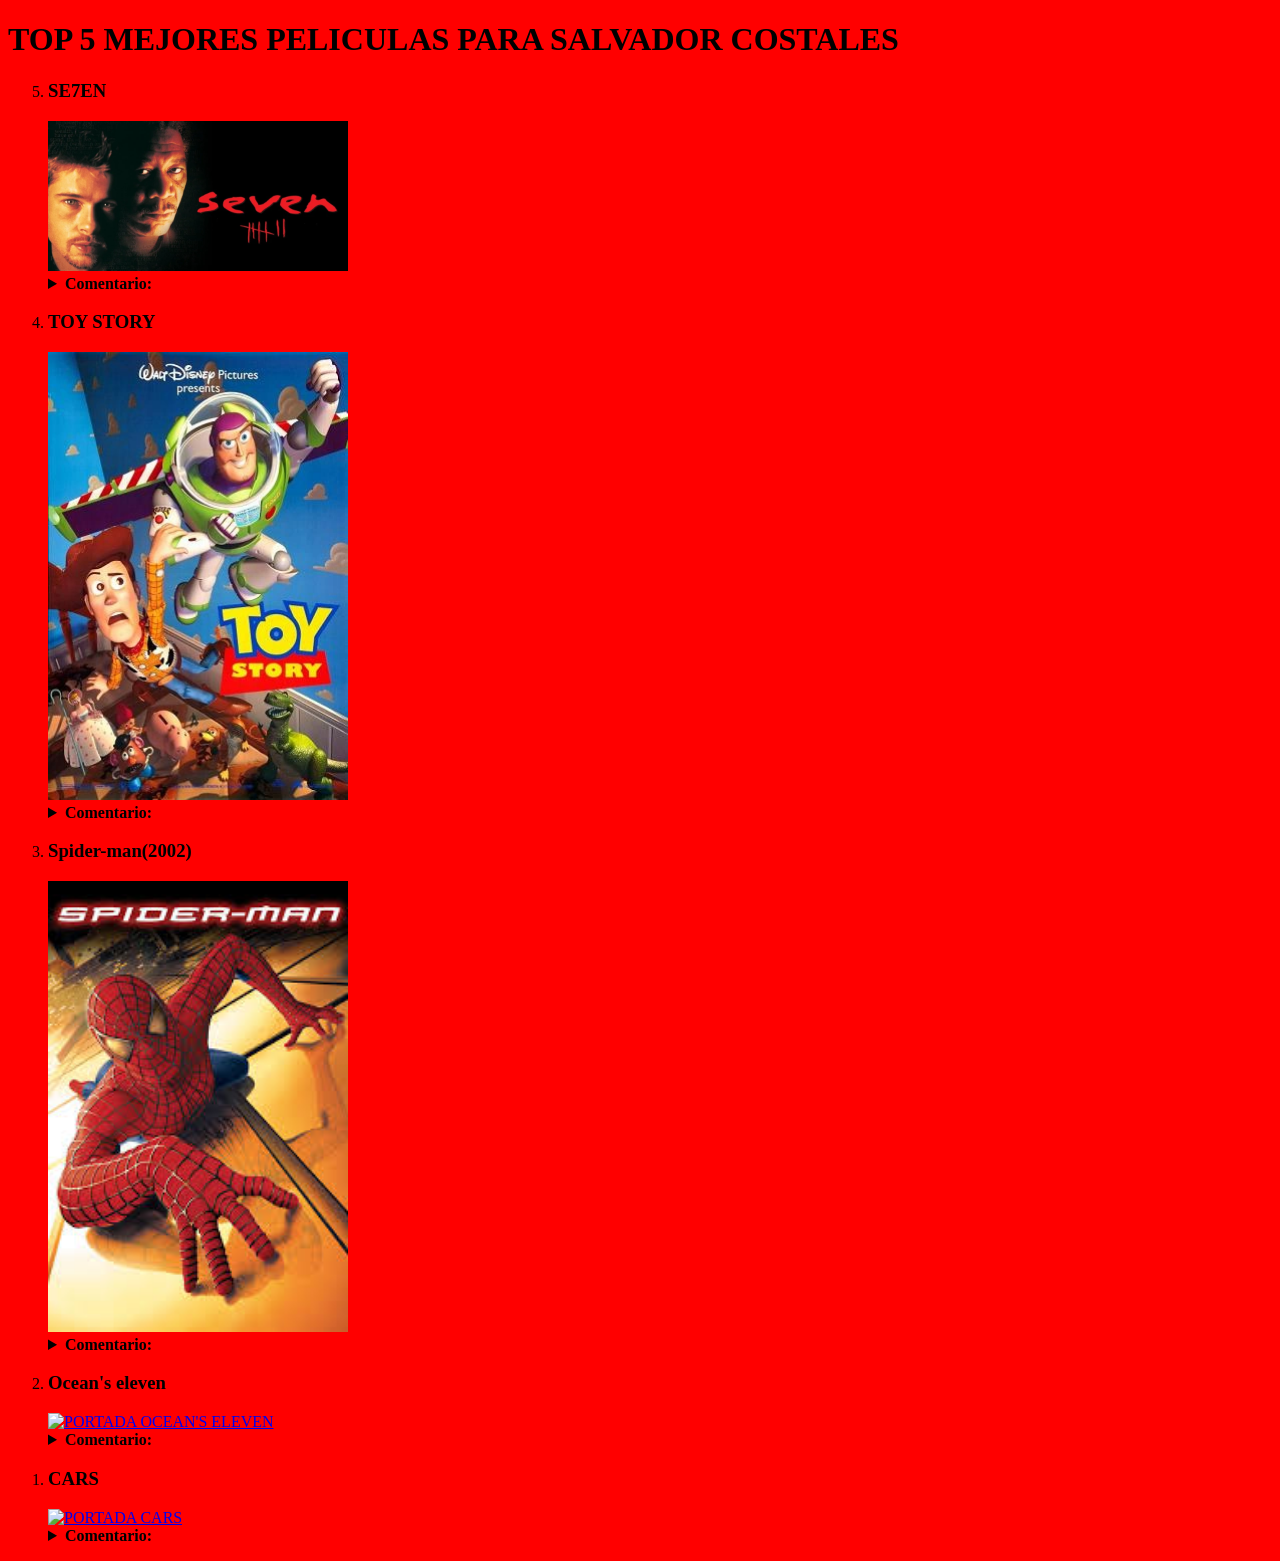
==== index.html @ 2a393a42 "Rename tarea7_ud2_sch.html to index.html" ====
<!DOCTYPE html>
<html lang="es">
<head>
    <meta charset="UTF-8">
    <meta name="viewport" content="width=device-width, initial-scale=1.0">
    <meta name="description" content="Las 5 peliculas favoritas de Salva">
    <meta name="author" content="Salvador Costales">
    <link rel="stylesheet" href="css/styles.css">
    <title>TOP 5 PELICULAS SALVA</title>
</head>
<body>
    
    <h1>TOP 5 MEJORES PELICULAS PARA SALVADOR COSTALES</h1>
    <ol type="1" start="5" reversed>
        <li><!--se7en-->
            <h3>SE7EN</h3>
            <a href="https://www.imdb.com/es-es/title/tt0114369/" 
            target="_blank"><img width="300" alt="PORTADA SE7EN" src="img/seven-1995.webp"></a>
            <details>
                <summary><b>Comentario:</b></summary>
                <p>La vi este verano, desde luego es un peliculón<p>
            </details>
        </li>
        <li><!--toy story-->
            <h3>TOY STORY</h3>
            <a href="https://www.imdb.com/es-es/title/tt0114709/?reasonForLanguagePrompt=browser_header_mismatch" 
            target="_blank"><img width="300" alt="PORTADA TOY STORY" src="img/ToyStory.webp"></a>
            <details>
                <summary><b>Comentario:</b></summary>
                <p> La vi mil veces de pequeño y siempre tendrá un hueco en mis favoritas</p>
            </details>
        </li>
        <li><!--spiderman-->
            <h3>Spider-man(2002)</h3>
            <a href="https://www.imdb.com/es-es/title/tt0145487/?reasonForLanguagePrompt=browser_header_mismatch"
            target="_blank"><img width="300" alt="PORTADA SPIDER-MAN" src="img/images.jpg"></a>
            <details>
                <summary><b>Comentario:</b></summary>
                <p>La vi muchas veces de pequeño y siempre me sentía como si la viese de nuevo, de las mejores películas de super-héroes sin duda</p>
            </details>
        </li>
        <li><!--Ocean's eleven-->
            <h3>Ocean's eleven</h3>
            <a href="https://www.imdb.com/es-es/title/tt0240772/" target="_blank"><img width="300" alt="PORTADA OCEAN'S ELEVEN" 
                src="img/69eb55a1-e65f-4708-969b-92d66e0f6816.jpg"></a>
            <details>
                <summary><b>Comentario:</b></summary>
                <p>La vi este año y me gustó mucho, buen reparto y buena trama, con su buena dósis de comedia</p>
            </details>
        </li>
        <li><!--cars-->
            <h3>CARS</h3>
            <a href="https://www.imdb.com/es-es/title/tt0317219/" target="_blank"><img width="300" alt="PORTADA CARS" src="img/Cars_portada.webp"></a>
            <details>
                <summary><b>Comentario:</b></summary>
                <p>Sin duda mi película favorita de niño, y no tan niño.</p>
            </details>
            
        </li>
    </ol>
</body>
</html>
---- css/styles.css ----
*{
    background-color: red;
}
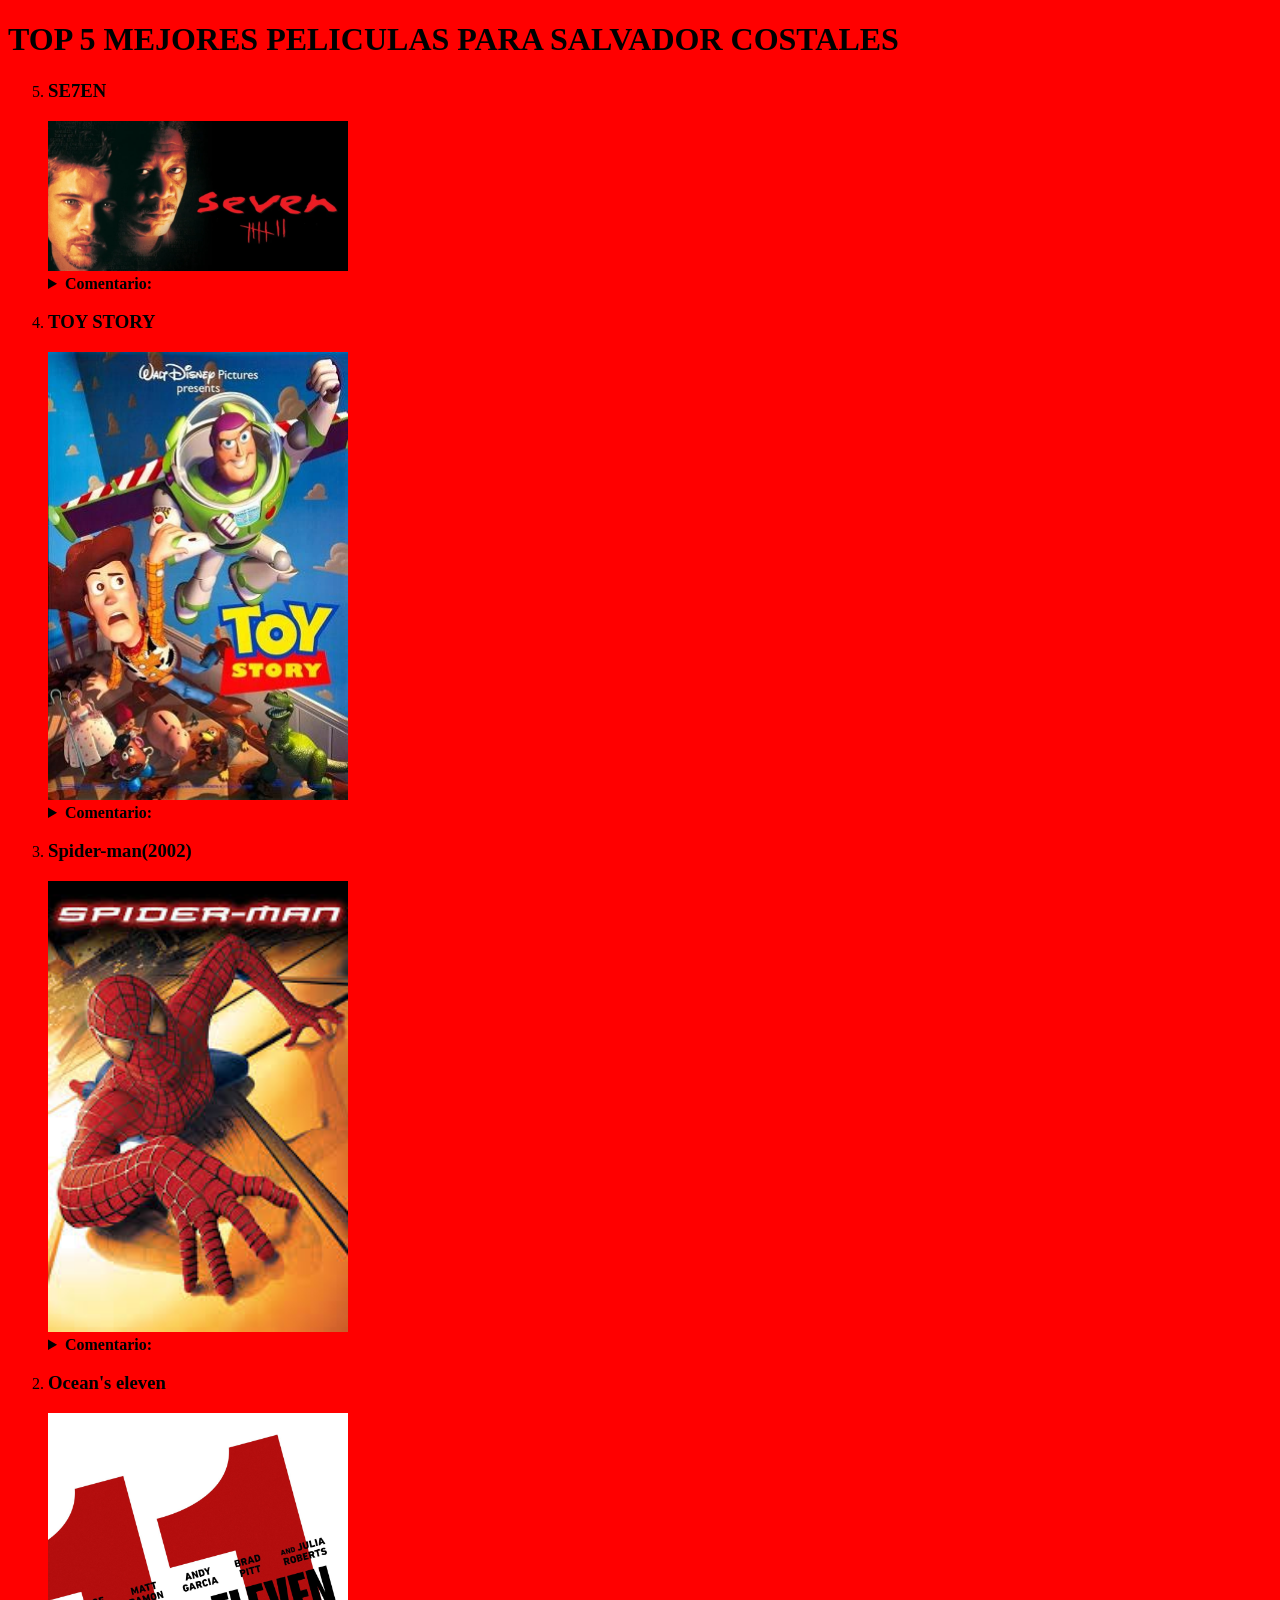
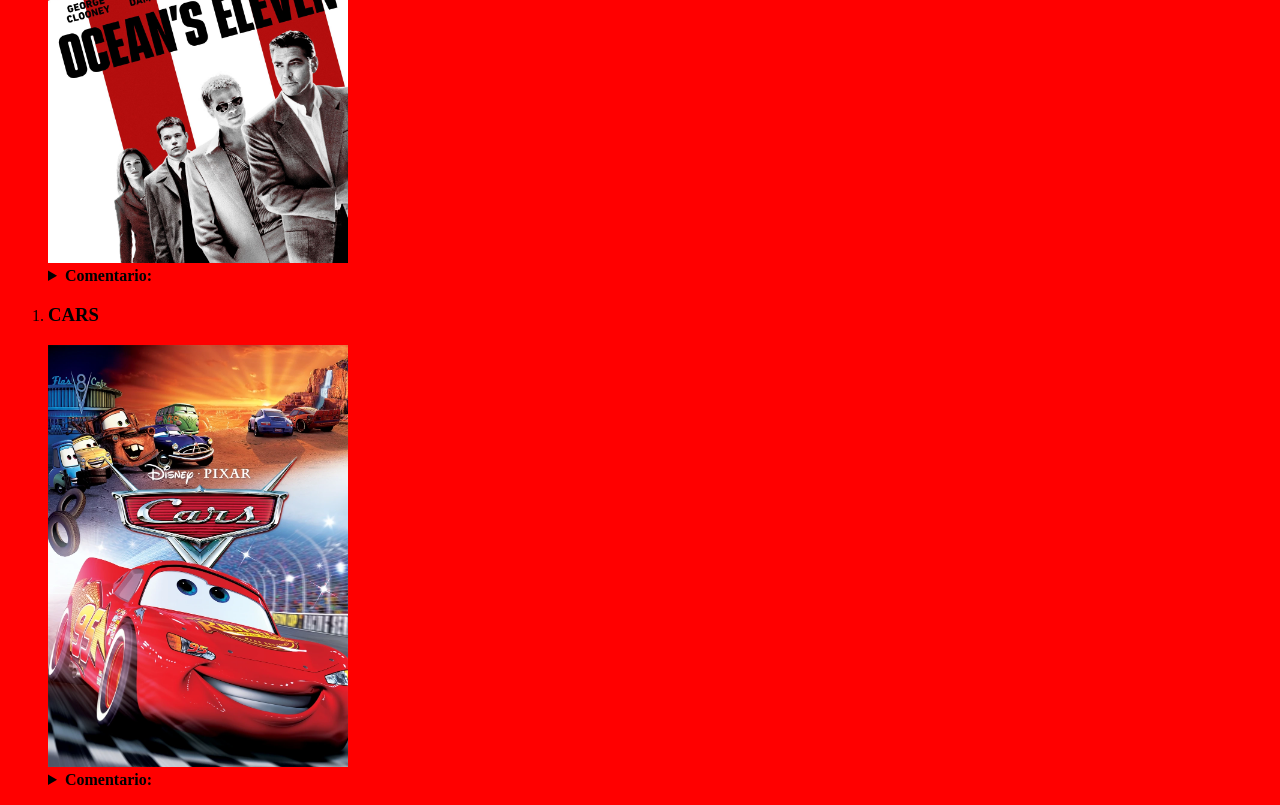
==== commit 97582cd6: "Volviendo a enlazar" ====
--- a/index.html
+++ b/index.html
@@ -1,62 +1,62 @@
-<!DOCTYPE html>
-<html lang="es">
-<head>
-    <meta charset="UTF-8">
-    <meta name="viewport" content="width=device-width, initial-scale=1.0">
-    <meta name="description" content="Las 5 peliculas favoritas de Salva">
-    <meta name="author" content="Salvador Costales">
-    <link rel="stylesheet" href="css/styles.css">
-    <title>TOP 5 PELICULAS SALVA</title>
-</head>
-<body>
-    
-    <h1>TOP 5 MEJORES PELICULAS PARA SALVADOR COSTALES</h1>
-    <ol type="1" start="5" reversed>
-        <li><!--se7en-->
-            <h3>SE7EN</h3>
-            <a href="https://www.imdb.com/es-es/title/tt0114369/" 
-            target="_blank"><img width="300" alt="PORTADA SE7EN" src="img/seven-1995.webp"></a>
-            <details>
-                <summary><b>Comentario:</b></summary>
-                <p>La vi este verano, desde luego es un peliculón<p>
-            </details>
-        </li>
-        <li><!--toy story-->
-            <h3>TOY STORY</h3>
-            <a href="https://www.imdb.com/es-es/title/tt0114709/?reasonForLanguagePrompt=browser_header_mismatch" 
-            target="_blank"><img width="300" alt="PORTADA TOY STORY" src="img/ToyStory.webp"></a>
-            <details>
-                <summary><b>Comentario:</b></summary>
-                <p> La vi mil veces de pequeño y siempre tendrá un hueco en mis favoritas</p>
-            </details>
-        </li>
-        <li><!--spiderman-->
-            <h3>Spider-man(2002)</h3>
-            <a href="https://www.imdb.com/es-es/title/tt0145487/?reasonForLanguagePrompt=browser_header_mismatch"
-            target="_blank"><img width="300" alt="PORTADA SPIDER-MAN" src="img/images.jpg"></a>
-            <details>
-                <summary><b>Comentario:</b></summary>
-                <p>La vi muchas veces de pequeño y siempre me sentía como si la viese de nuevo, de las mejores películas de super-héroes sin duda</p>
-            </details>
-        </li>
-        <li><!--Ocean's eleven-->
-            <h3>Ocean's eleven</h3>
-            <a href="https://www.imdb.com/es-es/title/tt0240772/" target="_blank"><img width="300" alt="PORTADA OCEAN'S ELEVEN" 
-                src="img/69eb55a1-e65f-4708-969b-92d66e0f6816.jpg"></a>
-            <details>
-                <summary><b>Comentario:</b></summary>
-                <p>La vi este año y me gustó mucho, buen reparto y buena trama, con su buena dósis de comedia</p>
-            </details>
-        </li>
-        <li><!--cars-->
-            <h3>CARS</h3>
-            <a href="https://www.imdb.com/es-es/title/tt0317219/" target="_blank"><img width="300" alt="PORTADA CARS" src="img/Cars_portada.webp"></a>
-            <details>
-                <summary><b>Comentario:</b></summary>
-                <p>Sin duda mi película favorita de niño, y no tan niño.</p>
-            </details>
-            
-        </li>
-    </ol>
-</body>
-</html>
+<!DOCTYPE html>
+<html lang="es">
+<head>
+    <meta charset="UTF-8">
+    <meta name="viewport" content="width=device-width, initial-scale=1.0">
+    <meta name="description" content="Las 5 peliculas favoritas de Salva">
+    <meta name="author" content="Salvador Costales">
+    <link rel="stylesheet" href="css/styles.css">
+    <title>TOP 5 PELICULAS SALVA</title>
+</head>
+<body>
+    
+    <h1>TOP 5 MEJORES PELICULAS PARA SALVADOR COSTALES</h1>
+    <ol type="1" start="5" reversed>
+        <li><!--se7en-->
+            <h3>SE7EN</h3>
+            <a href="https://www.imdb.com/es-es/title/tt0114369/" 
+            target="_blank"><img width="300" alt="PORTADA SE7EN" src="img/seven-1995.webp"></a>
+            <details>
+                <summary><b>Comentario:</b></summary>
+                <p>La vi este verano, desde luego es un peliculón<p>
+            </details>
+        </li>
+        <li><!--toy story-->
+            <h3>TOY STORY</h3>
+            <a href="https://www.imdb.com/es-es/title/tt0114709/?reasonForLanguagePrompt=browser_header_mismatch" 
+            target="_blank"><img width="300" alt="PORTADA TOY STORY" src="img/ToyStory.webp"></a>
+            <details>
+                <summary><b>Comentario:</b></summary>
+                <p> La vi mil veces de pequeño y siempre tendrá un hueco en mis favoritas</p>
+            </details>
+        </li>
+        <li><!--spiderman-->
+            <h3>Spider-man(2002)</h3>
+            <a href="https://www.imdb.com/es-es/title/tt0145487/?reasonForLanguagePrompt=browser_header_mismatch"
+            target="_blank"><img width="300" alt="PORTADA SPIDER-MAN" src="img/images.jpg"></a>
+            <details>
+                <summary><b>Comentario:</b></summary>
+                <p>La vi muchas veces de pequeño y siempre me sentía como si la viese de nuevo, de las mejores películas de super-héroes sin duda</p>
+            </details>
+        </li>
+        <li><!--Ocean's eleven-->
+            <h3>Ocean's eleven</h3>
+            <a href="https://www.imdb.com/es-es/title/tt0240772/" target="_blank"><img width="300" alt="PORTADA OCEAN'S ELEVEN" 
+                src="img/69eb55a1-e65f-4708-969b-92d66e0f6816.jpg"></a>
+            <details>
+                <summary><b>Comentario:</b></summary>
+                <p>La vi este año y me gustó mucho, buen reparto y buena trama, con su buena dósis de comedia</p>
+            </details>
+        </li>
+        <li><!--cars-->
+            <h3>CARS</h3>
+            <a href="https://www.imdb.com/es-es/title/tt0317219/" target="_blank"><img width="300" alt="PORTADA CARS" src="img/Cars_portada.webp"></a>
+            <details>
+                <summary><b>Comentario:</b></summary>
+                <p>Sin duda mi película favorita de niño, y no tan niño.</p>
+            </details>
+            
+        </li>
+    </ol>
+</body>
+</html>
--- a/css/styles.css
+++ b/css/styles.css
@@ -1,3 +1,3 @@
-*{
-    background-color: red;
+*{
+    background-color: red;
 }
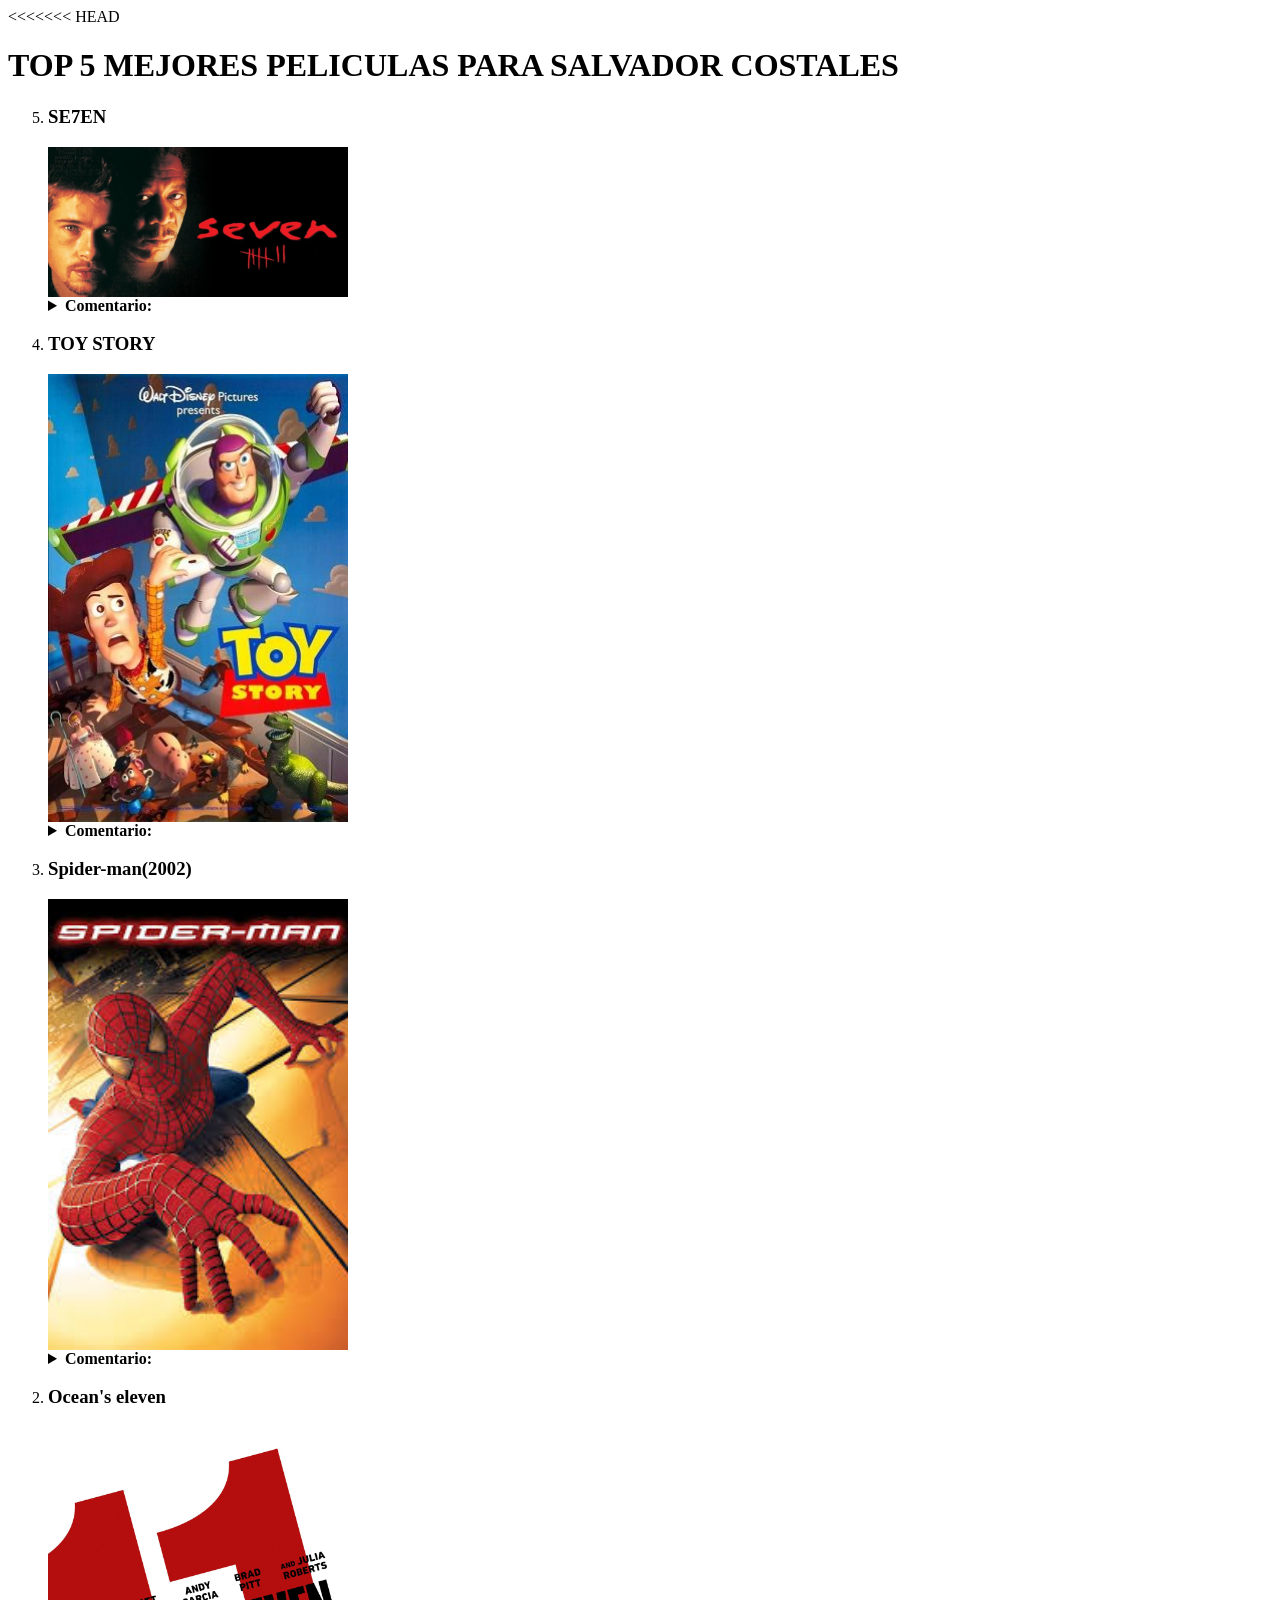
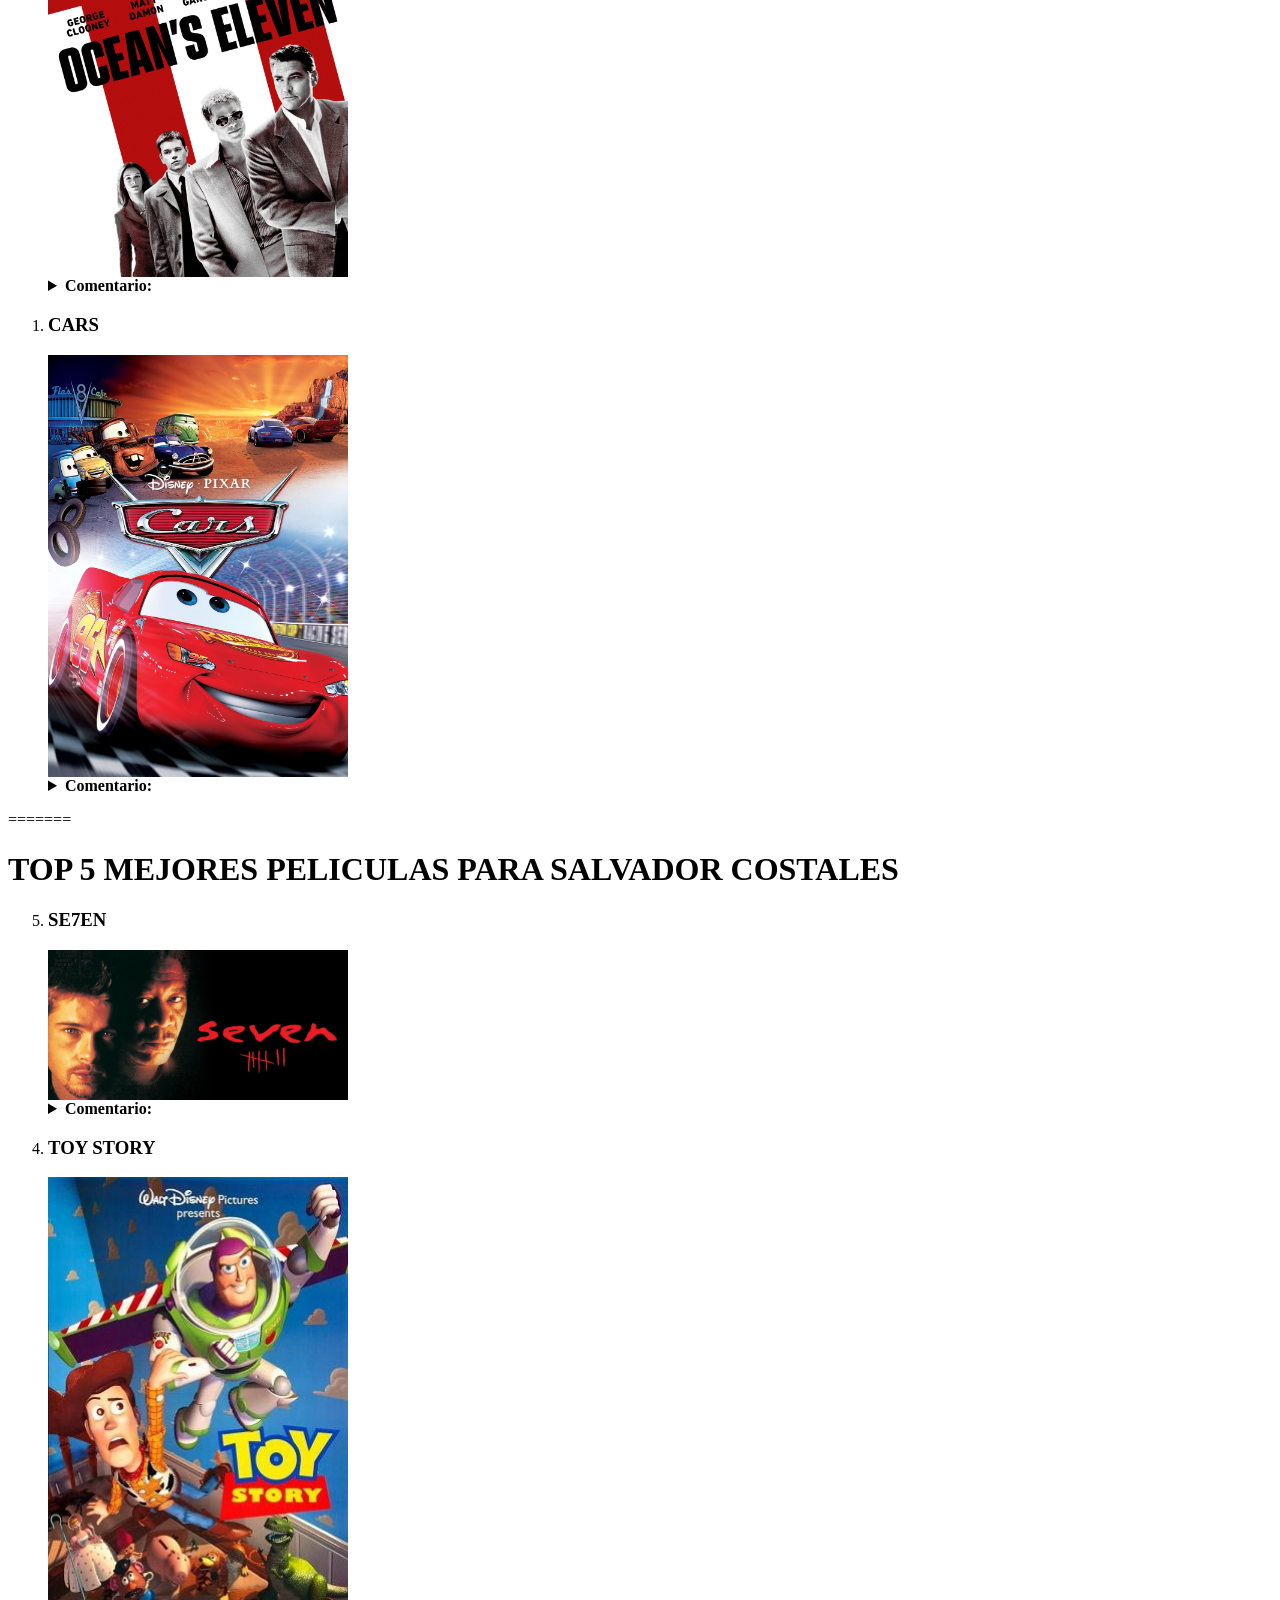
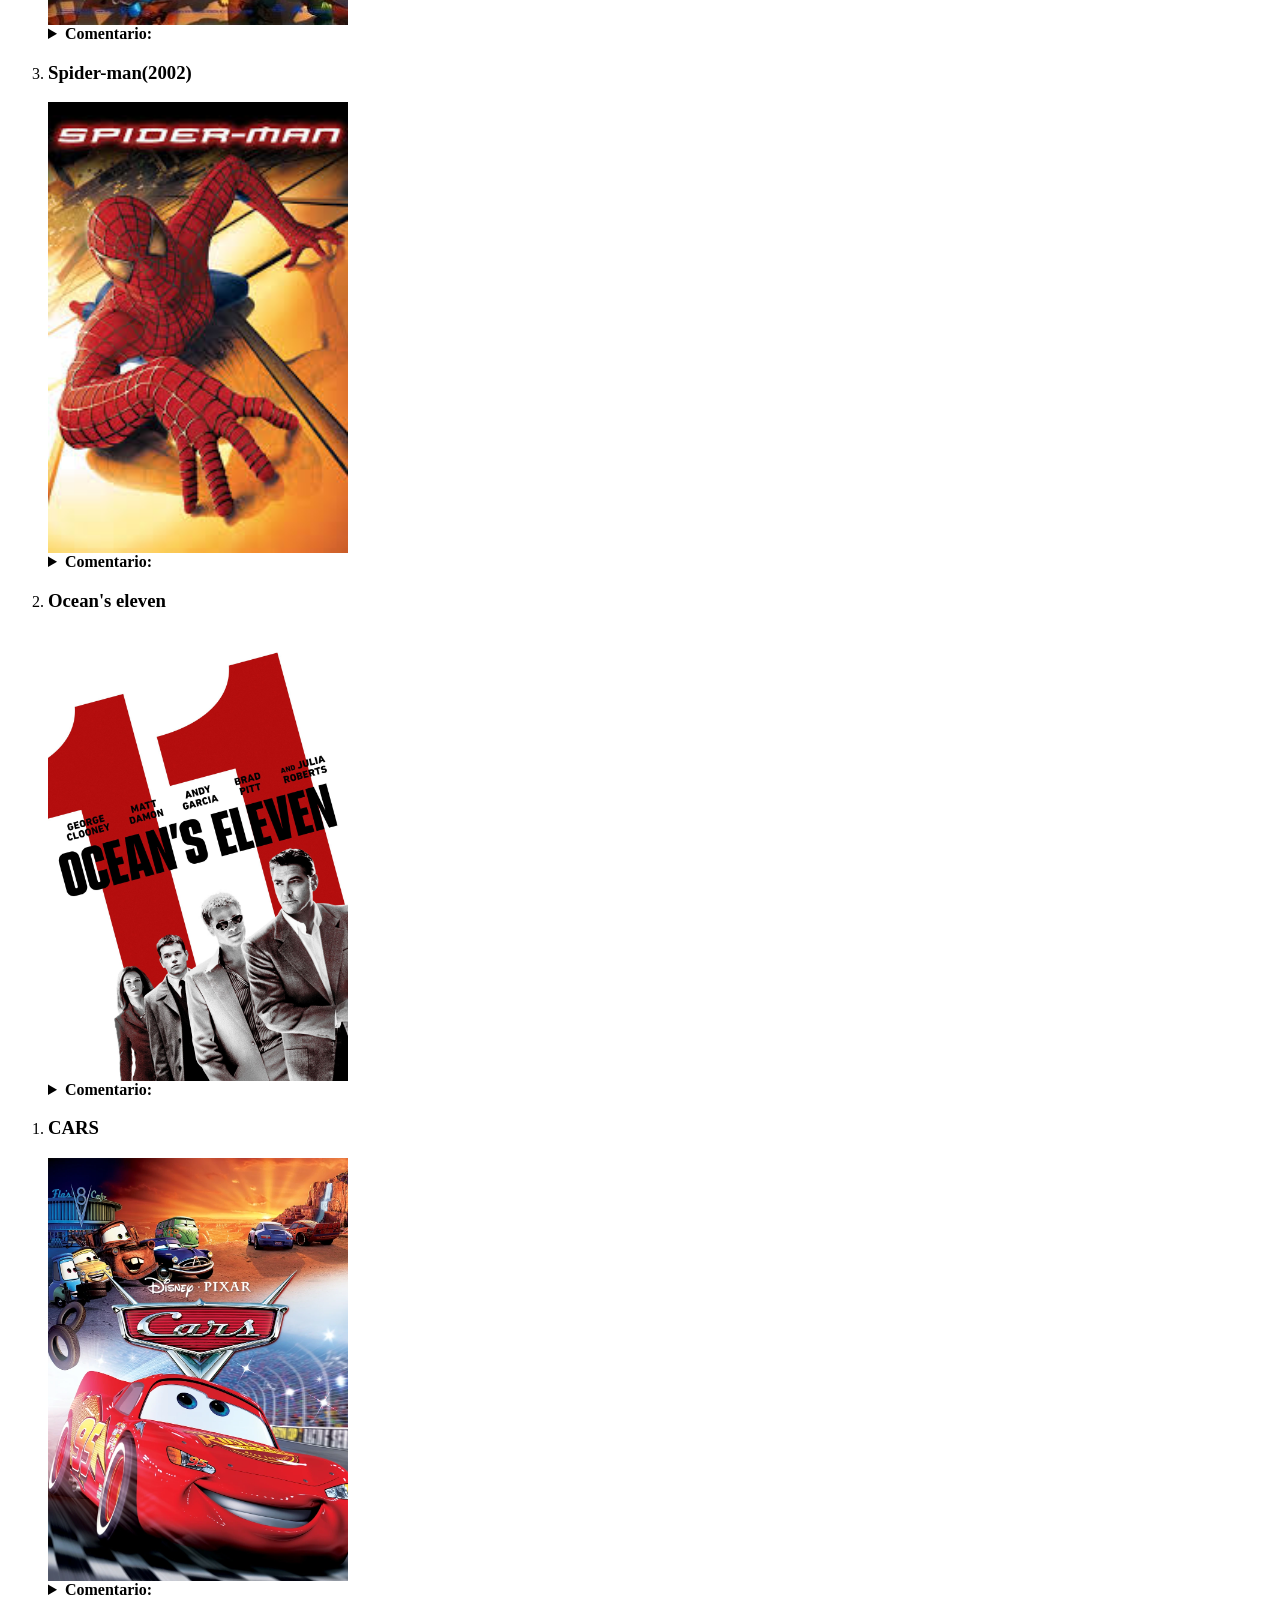
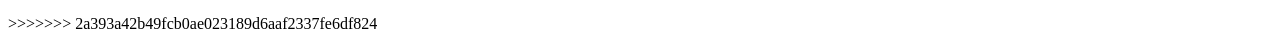
==== commit ca6357d2: "Solucionando conflictos de sincronización" ====
--- a/index.html
+++ b/index.html
@@ -1,3 +1,4 @@
+<<<<<<< HEAD
 <!DOCTYPE html>
 <html lang="es">
 <head>
@@ -60,3 +61,67 @@
     </ol>
 </body>
 </html>
+=======
+<!DOCTYPE html>
+<html lang="es">
+<head>
+    <meta charset="UTF-8">
+    <meta name="viewport" content="width=device-width, initial-scale=1.0">
+    <meta name="description" content="Las 5 peliculas favoritas de Salva">
+    <meta name="author" content="Salvador Costales">
+    <link rel="stylesheet" href="css/styles.css">
+    <title>TOP 5 PELICULAS SALVA</title>
+</head>
+<body>
+    
+    <h1>TOP 5 MEJORES PELICULAS PARA SALVADOR COSTALES</h1>
+    <ol type="1" start="5" reversed>
+        <li><!--se7en-->
+            <h3>SE7EN</h3>
+            <a href="https://www.imdb.com/es-es/title/tt0114369/" 
+            target="_blank"><img width="300" alt="PORTADA SE7EN" src="img/seven-1995.webp"></a>
+            <details>
+                <summary><b>Comentario:</b></summary>
+                <p>La vi este verano, desde luego es un peliculón<p>
+            </details>
+        </li>
+        <li><!--toy story-->
+            <h3>TOY STORY</h3>
+            <a href="https://www.imdb.com/es-es/title/tt0114709/?reasonForLanguagePrompt=browser_header_mismatch" 
+            target="_blank"><img width="300" alt="PORTADA TOY STORY" src="img/ToyStory.webp"></a>
+            <details>
+                <summary><b>Comentario:</b></summary>
+                <p> La vi mil veces de pequeño y siempre tendrá un hueco en mis favoritas</p>
+            </details>
+        </li>
+        <li><!--spiderman-->
+            <h3>Spider-man(2002)</h3>
+            <a href="https://www.imdb.com/es-es/title/tt0145487/?reasonForLanguagePrompt=browser_header_mismatch"
+            target="_blank"><img width="300" alt="PORTADA SPIDER-MAN" src="img/images.jpg"></a>
+            <details>
+                <summary><b>Comentario:</b></summary>
+                <p>La vi muchas veces de pequeño y siempre me sentía como si la viese de nuevo, de las mejores películas de super-héroes sin duda</p>
+            </details>
+        </li>
+        <li><!--Ocean's eleven-->
+            <h3>Ocean's eleven</h3>
+            <a href="https://www.imdb.com/es-es/title/tt0240772/" target="_blank"><img width="300" alt="PORTADA OCEAN'S ELEVEN" 
+                src="img/69eb55a1-e65f-4708-969b-92d66e0f6816.jpg"></a>
+            <details>
+                <summary><b>Comentario:</b></summary>
+                <p>La vi este año y me gustó mucho, buen reparto y buena trama, con su buena dósis de comedia</p>
+            </details>
+        </li>
+        <li><!--cars-->
+            <h3>CARS</h3>
+            <a href="https://www.imdb.com/es-es/title/tt0317219/" target="_blank"><img width="300" alt="PORTADA CARS" src="img/Cars_portada.webp"></a>
+            <details>
+                <summary><b>Comentario:</b></summary>
+                <p>Sin duda mi película favorita de niño, y no tan niño.</p>
+            </details>
+            
+        </li>
+    </ol>
+</body>
+</html>
+>>>>>>> 2a393a42b49fcb0ae023189d6aaf2337fe6df824
--- a/css/styles.css
+++ b/css/styles.css
@@ -1,3 +1,8 @@
+<<<<<<< HEAD
 *{
     background-color: red;
+=======
+*{
+    background-color: red;
+>>>>>>> 2a393a42b49fcb0ae023189d6aaf2337fe6df824
 }
--- a/css/styles.css
+++ b/css/styles.css
@@ -1,3 +1,8 @@
+<<<<<<< HEAD
 *{
     background-color: red;
+=======
+*{
+    background-color: red;
+>>>>>>> 2a393a42b49fcb0ae023189d6aaf2337fe6df824
 }
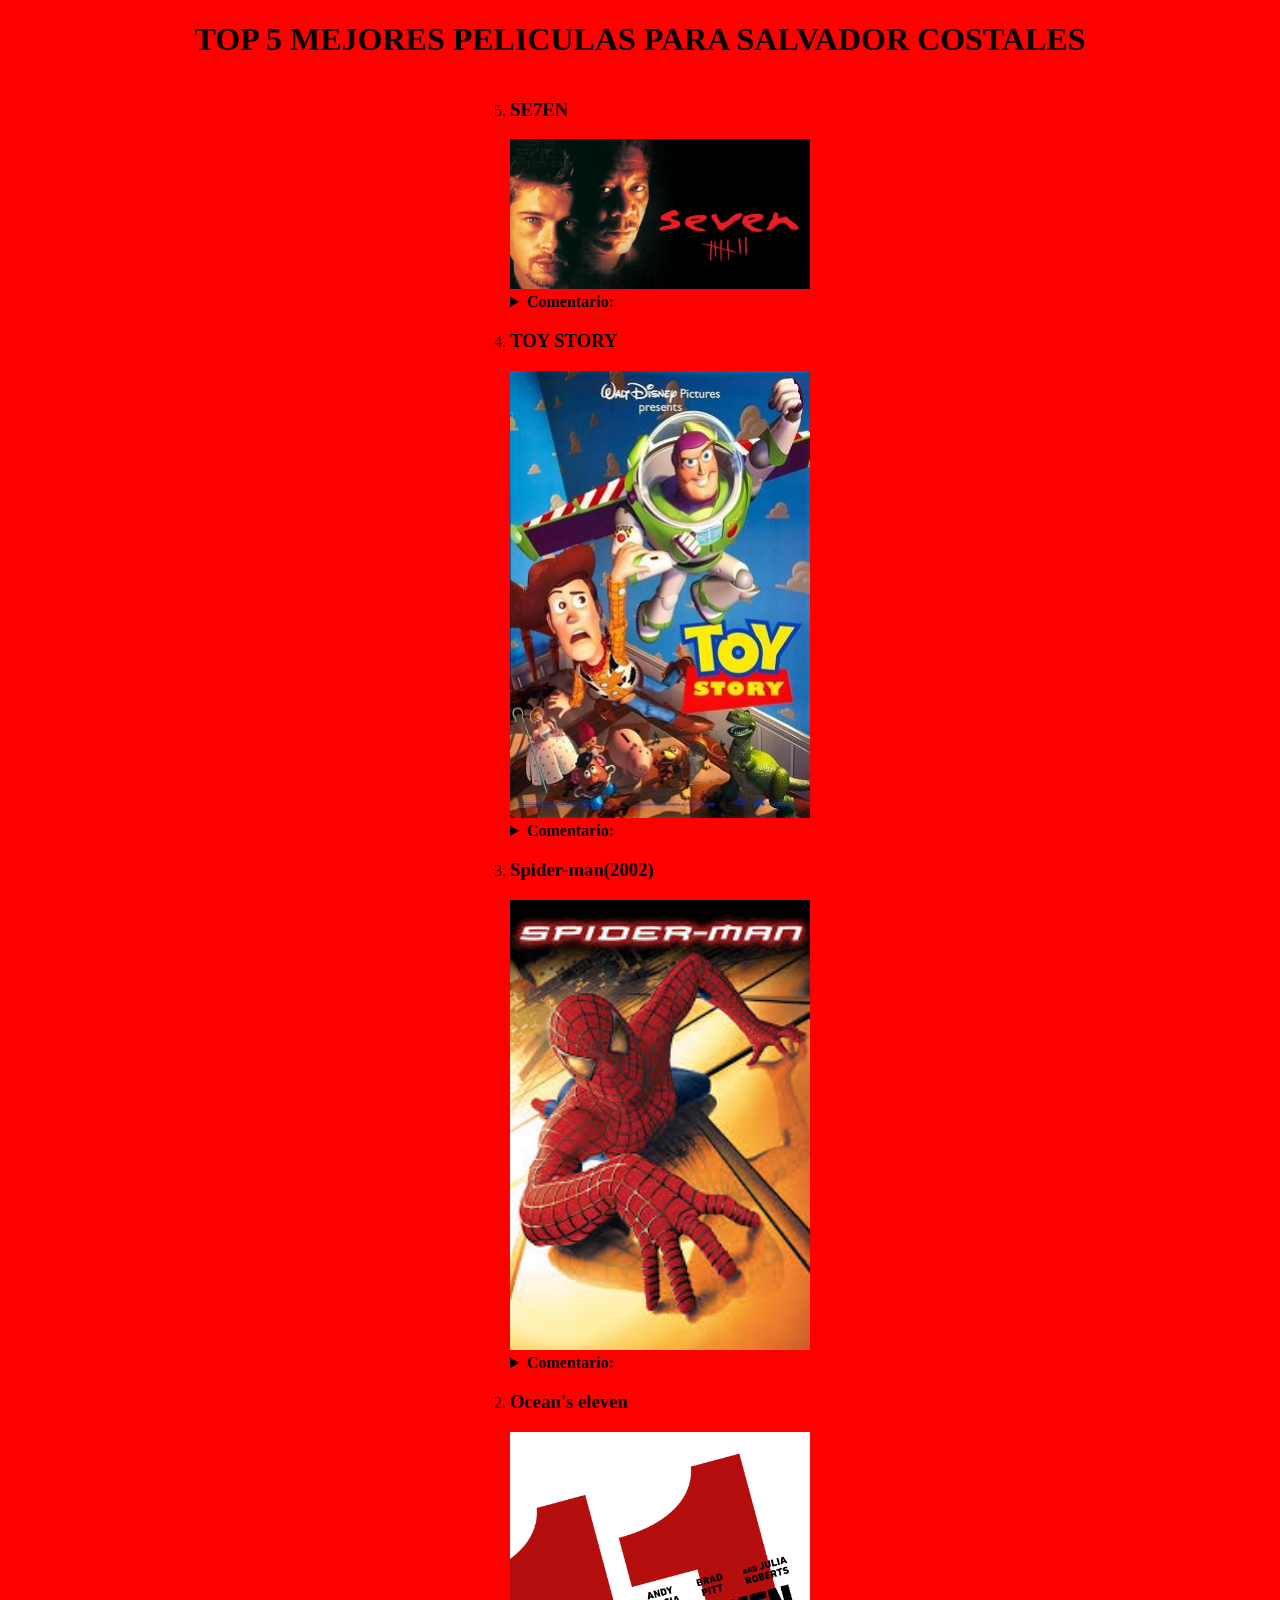
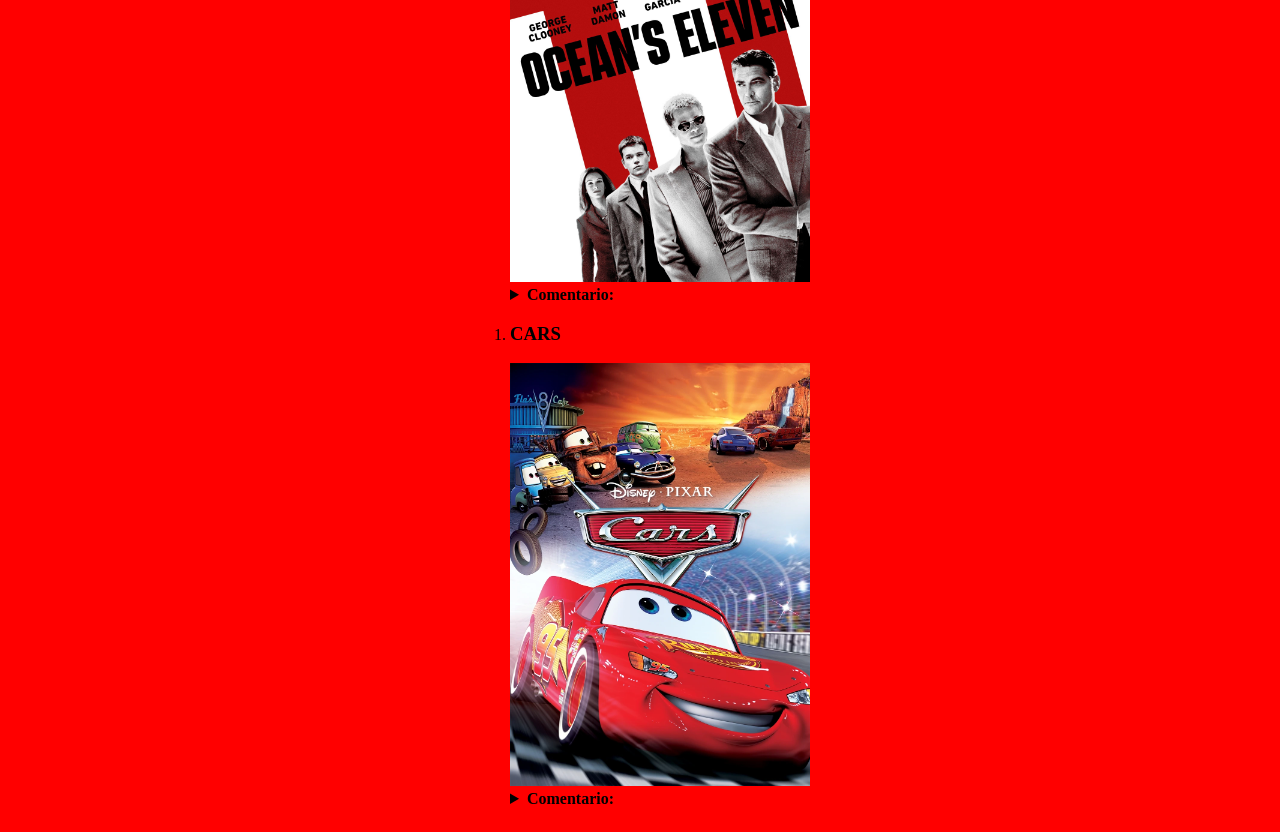
==== commit 8970f153: "Mas cambios para probar pull rafa" ====
--- a/index.html
+++ b/index.html
@@ -1,4 +1,3 @@
-<<<<<<< HEAD
 <!DOCTYPE html>
 <html lang="es">
 <head>
@@ -12,116 +11,56 @@
 <body>
     
     <h1>TOP 5 MEJORES PELICULAS PARA SALVADOR COSTALES</h1>
-    <ol type="1" start="5" reversed>
-        <li><!--se7en-->
-            <h3>SE7EN</h3>
-            <a href="https://www.imdb.com/es-es/title/tt0114369/" 
-            target="_blank"><img width="300" alt="PORTADA SE7EN" src="img/seven-1995.webp"></a>
-            <details>
-                <summary><b>Comentario:</b></summary>
-                <p>La vi este verano, desde luego es un peliculón<p>
-            </details>
-        </li>
-        <li><!--toy story-->
-            <h3>TOY STORY</h3>
-            <a href="https://www.imdb.com/es-es/title/tt0114709/?reasonForLanguagePrompt=browser_header_mismatch" 
-            target="_blank"><img width="300" alt="PORTADA TOY STORY" src="img/ToyStory.webp"></a>
-            <details>
-                <summary><b>Comentario:</b></summary>
-                <p> La vi mil veces de pequeño y siempre tendrá un hueco en mis favoritas</p>
-            </details>
-        </li>
-        <li><!--spiderman-->
-            <h3>Spider-man(2002)</h3>
-            <a href="https://www.imdb.com/es-es/title/tt0145487/?reasonForLanguagePrompt=browser_header_mismatch"
-            target="_blank"><img width="300" alt="PORTADA SPIDER-MAN" src="img/images.jpg"></a>
-            <details>
-                <summary><b>Comentario:</b></summary>
-                <p>La vi muchas veces de pequeño y siempre me sentía como si la viese de nuevo, de las mejores películas de super-héroes sin duda</p>
-            </details>
-        </li>
-        <li><!--Ocean's eleven-->
-            <h3>Ocean's eleven</h3>
-            <a href="https://www.imdb.com/es-es/title/tt0240772/" target="_blank"><img width="300" alt="PORTADA OCEAN'S ELEVEN" 
-                src="img/69eb55a1-e65f-4708-969b-92d66e0f6816.jpg"></a>
-            <details>
-                <summary><b>Comentario:</b></summary>
-                <p>La vi este año y me gustó mucho, buen reparto y buena trama, con su buena dósis de comedia</p>
-            </details>
-        </li>
-        <li><!--cars-->
-            <h3>CARS</h3>
-            <a href="https://www.imdb.com/es-es/title/tt0317219/" target="_blank"><img width="300" alt="PORTADA CARS" src="img/Cars_portada.webp"></a>
-            <details>
-                <summary><b>Comentario:</b></summary>
-                <p>Sin duda mi película favorita de niño, y no tan niño.</p>
-            </details>
+    <div class="container">
+        <div class="ol">
+            <ol type="1" start="5" reversed>
+                <li><!--se7en-->
+                    <h3>SE7EN</h3>
+                    <a href="https://www.imdb.com/es-es/title/tt0114369/"
+                    target="_blank"><img width="300" alt="PORTADA SE7EN" src="img/seven-1995.webp"></a>
+                    <details>
+                        <summary><b>Comentario:</b></summary>
+                        <p>La vi este verano, desde luego es un peliculón<p>
+                    </details>
+                </li>
+                <li><!--toy story-->
+                    <h3>TOY STORY</h3>
+                    <a href="https://www.imdb.com/es-es/title/tt0114709/?reasonForLanguagePrompt=browser_header_mismatch"
+                    target="_blank"><img width="300" alt="PORTADA TOY STORY" src="img/ToyStory.webp"></a>
+                    <details>
+                        <summary><b>Comentario:</b></summary>
+                        <p> La vi mil veces de pequeño y siempre tendrá un hueco en mis favoritas</p>
+                    </details>
+                </li>
+                <li><!--spiderman-->
+                    <h3>Spider-man(2002)</h3>
+                    <a href="https://www.imdb.com/es-es/title/tt0145487/?reasonForLanguagePrompt=browser_header_mismatch"
+                    target="_blank"><img width="300" alt="PORTADA SPIDER-MAN" src="img/images.jpg"></a>
+                    <details>
+                        <summary><b>Comentario:</b></summary>
+                        <p>La vi muchas veces de pequeño y siempre me sentía como si la viese de nuevo, de las mejores películas de super-héroes sin duda</p>
+                    </details>
+                </li>
+                <li><!--Ocean's eleven-->
+                    <h3>Ocean's eleven</h3>
+                    <a href="https://www.imdb.com/es-es/title/tt0240772/" target="_blank"><img width="300" alt="PORTADA OCEAN'S ELEVEN"
+                        src="img/69eb55a1-e65f-4708-969b-92d66e0f6816.jpg"></a>
+                    <details>
+                        <summary><b>Comentario:</b></summary>
+                        <p>La vi este año y me gustó mucho, buen reparto y buena trama, con su buena dósis de comedia</p>
+                    </details>
+                </li>
+                <li><!--cars-->
+                    <h3>CARS</h3>
+                    <a href="https://www.imdb.com/es-es/title/tt0317219/" target="_blank"><img width="300" alt="PORTADA CARS" src="img/Cars_portada.webp"></a>
+                    <details>
+                        <summary><b>Comentario:</b></summary>
+                        <p>Sin duda mi película favorita de niño, y no tan niño.</p>
+                    </details>
             
-        </li>
-    </ol>
+                </li>
+            </ol>
+        </div>
+    </div>
 </body>
 </html>
-=======
-<!DOCTYPE html>
-<html lang="es">
-<head>
-    <meta charset="UTF-8">
-    <meta name="viewport" content="width=device-width, initial-scale=1.0">
-    <meta name="description" content="Las 5 peliculas favoritas de Salva">
-    <meta name="author" content="Salvador Costales">
-    <link rel="stylesheet" href="css/styles.css">
-    <title>TOP 5 PELICULAS SALVA</title>
-</head>
-<body>
-    
-    <h1>TOP 5 MEJORES PELICULAS PARA SALVADOR COSTALES</h1>
-    <ol type="1" start="5" reversed>
-        <li><!--se7en-->
-            <h3>SE7EN</h3>
-            <a href="https://www.imdb.com/es-es/title/tt0114369/" 
-            target="_blank"><img width="300" alt="PORTADA SE7EN" src="img/seven-1995.webp"></a>
-            <details>
-                <summary><b>Comentario:</b></summary>
-                <p>La vi este verano, desde luego es un peliculón<p>
-            </details>
-        </li>
-        <li><!--toy story-->
-            <h3>TOY STORY</h3>
-            <a href="https://www.imdb.com/es-es/title/tt0114709/?reasonForLanguagePrompt=browser_header_mismatch" 
-            target="_blank"><img width="300" alt="PORTADA TOY STORY" src="img/ToyStory.webp"></a>
-            <details>
-                <summary><b>Comentario:</b></summary>
-                <p> La vi mil veces de pequeño y siempre tendrá un hueco en mis favoritas</p>
-            </details>
-        </li>
-        <li><!--spiderman-->
-            <h3>Spider-man(2002)</h3>
-            <a href="https://www.imdb.com/es-es/title/tt0145487/?reasonForLanguagePrompt=browser_header_mismatch"
-            target="_blank"><img width="300" alt="PORTADA SPIDER-MAN" src="img/images.jpg"></a>
-            <details>
-                <summary><b>Comentario:</b></summary>
-                <p>La vi muchas veces de pequeño y siempre me sentía como si la viese de nuevo, de las mejores películas de super-héroes sin duda</p>
-            </details>
-        </li>
-        <li><!--Ocean's eleven-->
-            <h3>Ocean's eleven</h3>
-            <a href="https://www.imdb.com/es-es/title/tt0240772/" target="_blank"><img width="300" alt="PORTADA OCEAN'S ELEVEN" 
-                src="img/69eb55a1-e65f-4708-969b-92d66e0f6816.jpg"></a>
-            <details>
-                <summary><b>Comentario:</b></summary>
-                <p>La vi este año y me gustó mucho, buen reparto y buena trama, con su buena dósis de comedia</p>
-            </details>
-        </li>
-        <li><!--cars-->
-            <h3>CARS</h3>
-            <a href="https://www.imdb.com/es-es/title/tt0317219/" target="_blank"><img width="300" alt="PORTADA CARS" src="img/Cars_portada.webp"></a>
-            <details>
-                <summary><b>Comentario:</b></summary>
-                <p>Sin duda mi película favorita de niño, y no tan niño.</p>
-            </details>
-            
-        </li>
-    </ol>
-</body>
-</html>
->>>>>>> 2a393a42b49fcb0ae023189d6aaf2337fe6df824
--- a/css/styles.css
+++ b/css/styles.css
@@ -1,8 +1,24 @@
-<<<<<<< HEAD
 *{
     background-color: red;
-=======
-*{
-    background-color: red;
->>>>>>> 2a393a42b49fcb0ae023189d6aaf2337fe6df824
-}+}
+h1{
+    text-align: center;
+}
+
+
+.container{
+    display: flex;
+    flex-wrap: wrap;
+    flex-direction: column;
+    
+    width: 80%;
+    margin: 0 auto;
+    justify-items: center;
+}
+
+.ol{
+    
+    min-height: 100vw ;
+    margin: 0 auto;
+}
+
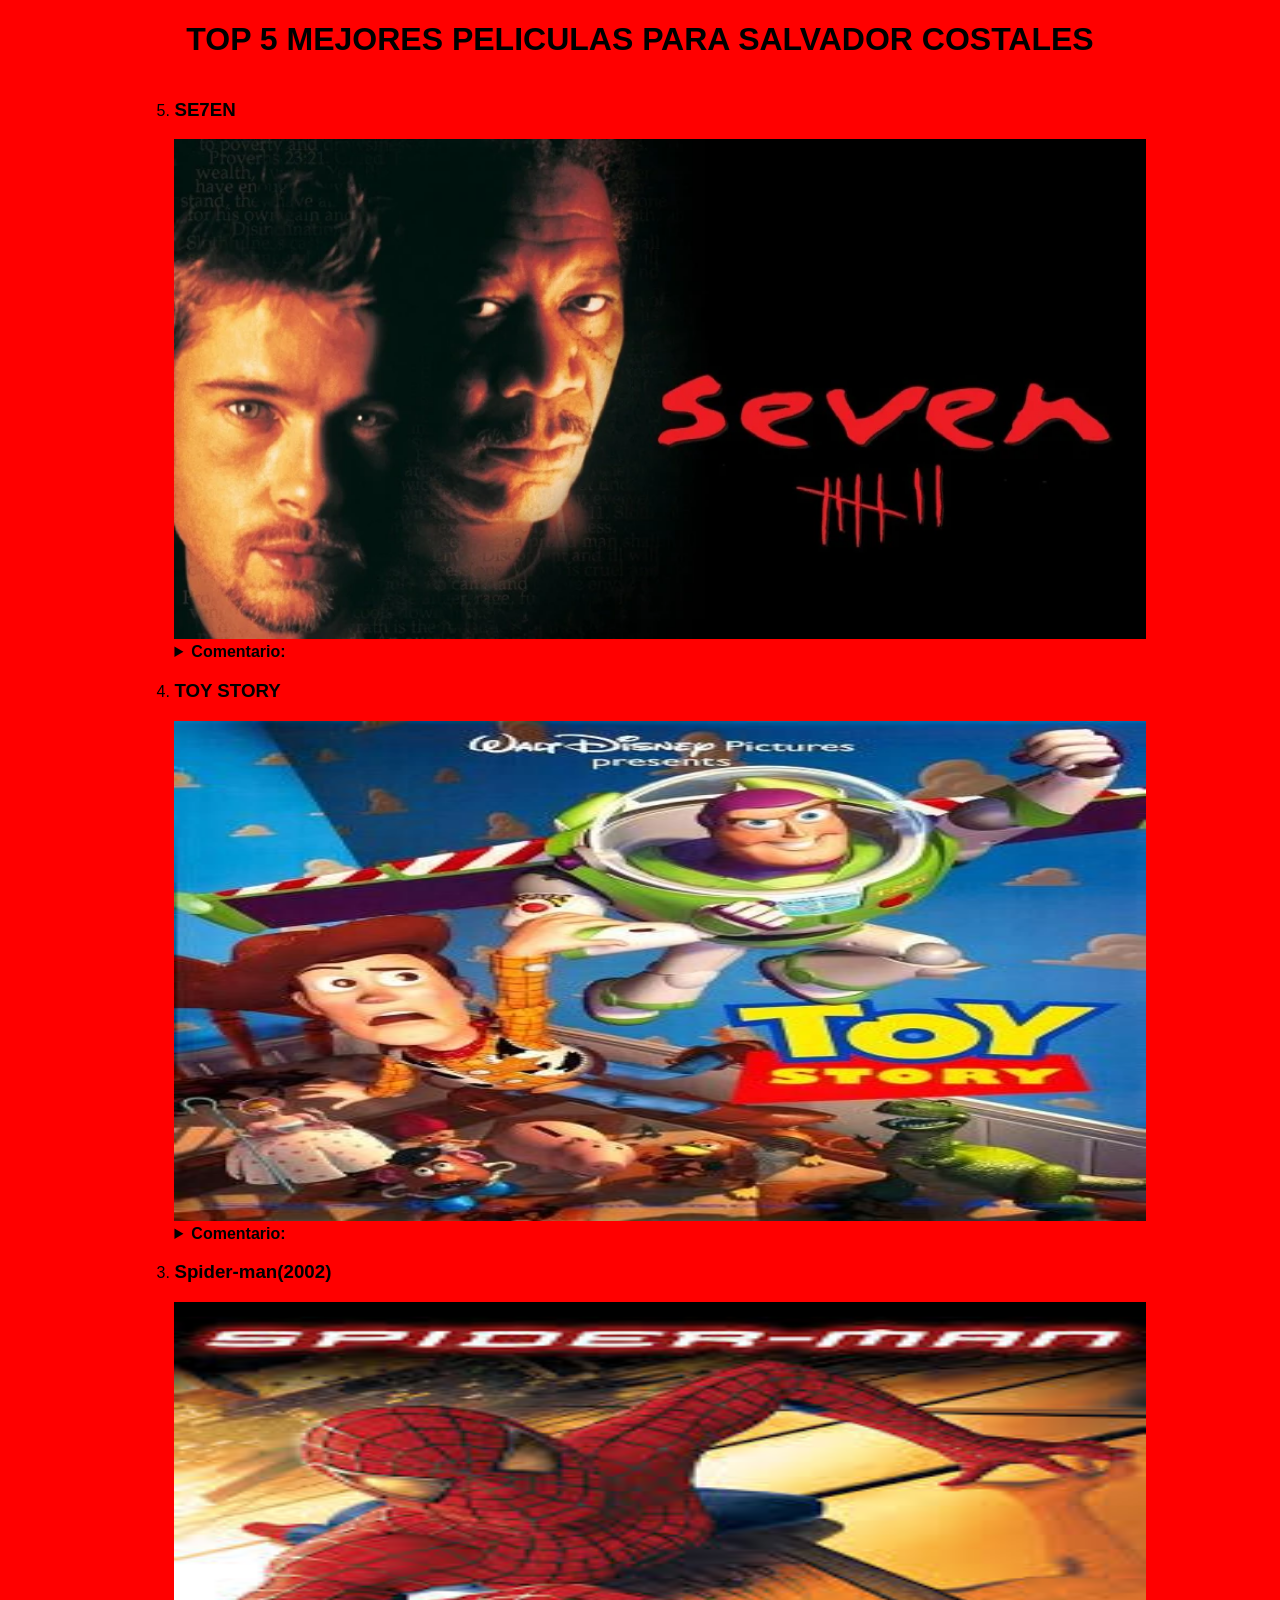
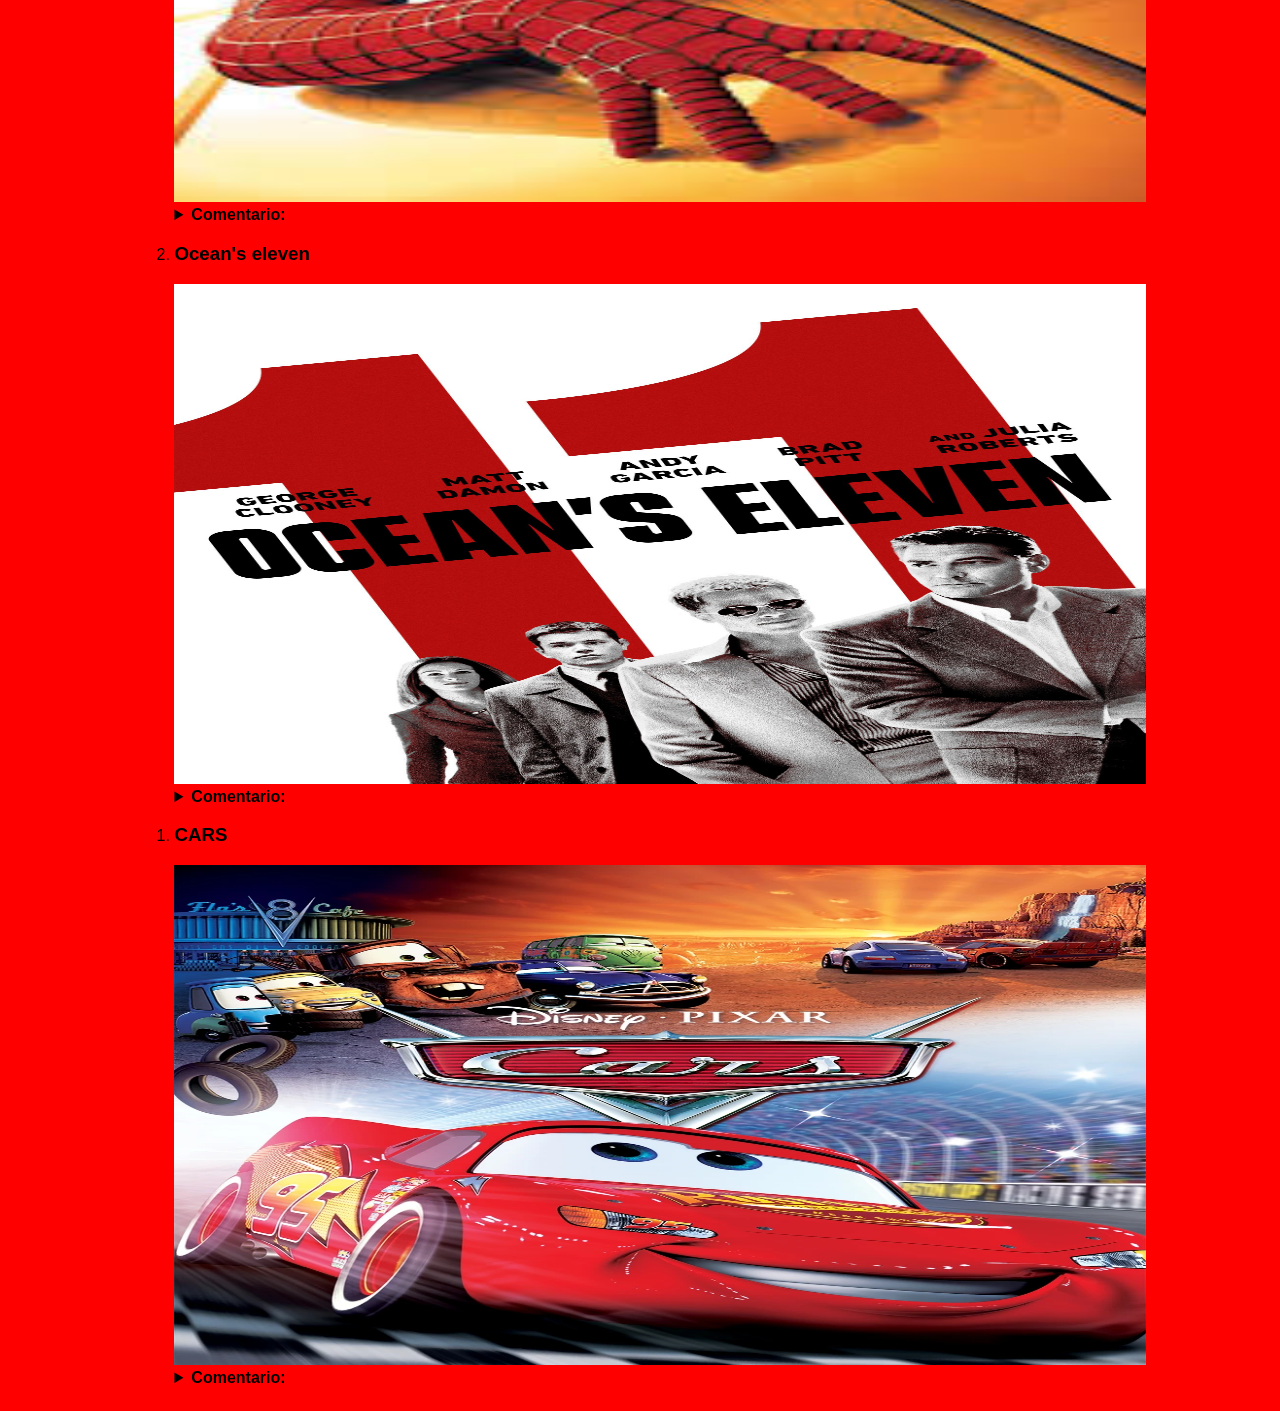
==== commit b505c9f7: "Guardado" ====
--- a/index.html
+++ b/index.html
@@ -15,13 +15,15 @@
         <div class="ol">
             <ol type="1" start="5" reversed>
                 <li><!--se7en-->
-                    <h3>SE7EN</h3>
-                    <a href="https://www.imdb.com/es-es/title/tt0114369/"
-                    target="_blank"><img width="300" alt="PORTADA SE7EN" src="img/seven-1995.webp"></a>
-                    <details>
-                        <summary><b>Comentario:</b></summary>
-                        <p>La vi este verano, desde luego es un peliculón<p>
-                    </details>
+                    <div class="">
+                        <h3>SE7EN</h3>
+                        <a href="https://www.imdb.com/es-es/title/tt0114369/"
+                        target="_blank"><img width="300" alt="PORTADA SE7EN" src="img/seven-1995.webp"></a>
+                        <details>
+                            <summary><b>Comentario:</b></summary>
+                            <p>La vi este verano, desde luego es un peliculón<p>
+                        </details>
+                    </div>
                 </li>
                 <li><!--toy story-->
                     <h3>TOY STORY</h3>
--- a/css/styles.css
+++ b/css/styles.css
@@ -1,5 +1,6 @@
 *{
     background-color: red;
+    font-family: 'Montserrat', sans-serif; 
 }
 h1{
     text-align: center;
@@ -7,18 +8,21 @@
 
 
 .container{
-    display: flex;
-    flex-wrap: wrap;
-    flex-direction: column;
-    
+    display: grid;
+    grid-template-columns: repeat(auto-fit,minmax(250px, 1fr));
     width: 80%;
     margin: 0 auto;
-    justify-items: center;
+    justify-content: center;
 }
 
 .ol{
+    width: 100%;
+    min-height: 100vw ;
     
-    min-height: 100vw ;
-    margin: 0 auto;
 }
 
+img{
+width: 100%;
+height: 500px;
+}
+
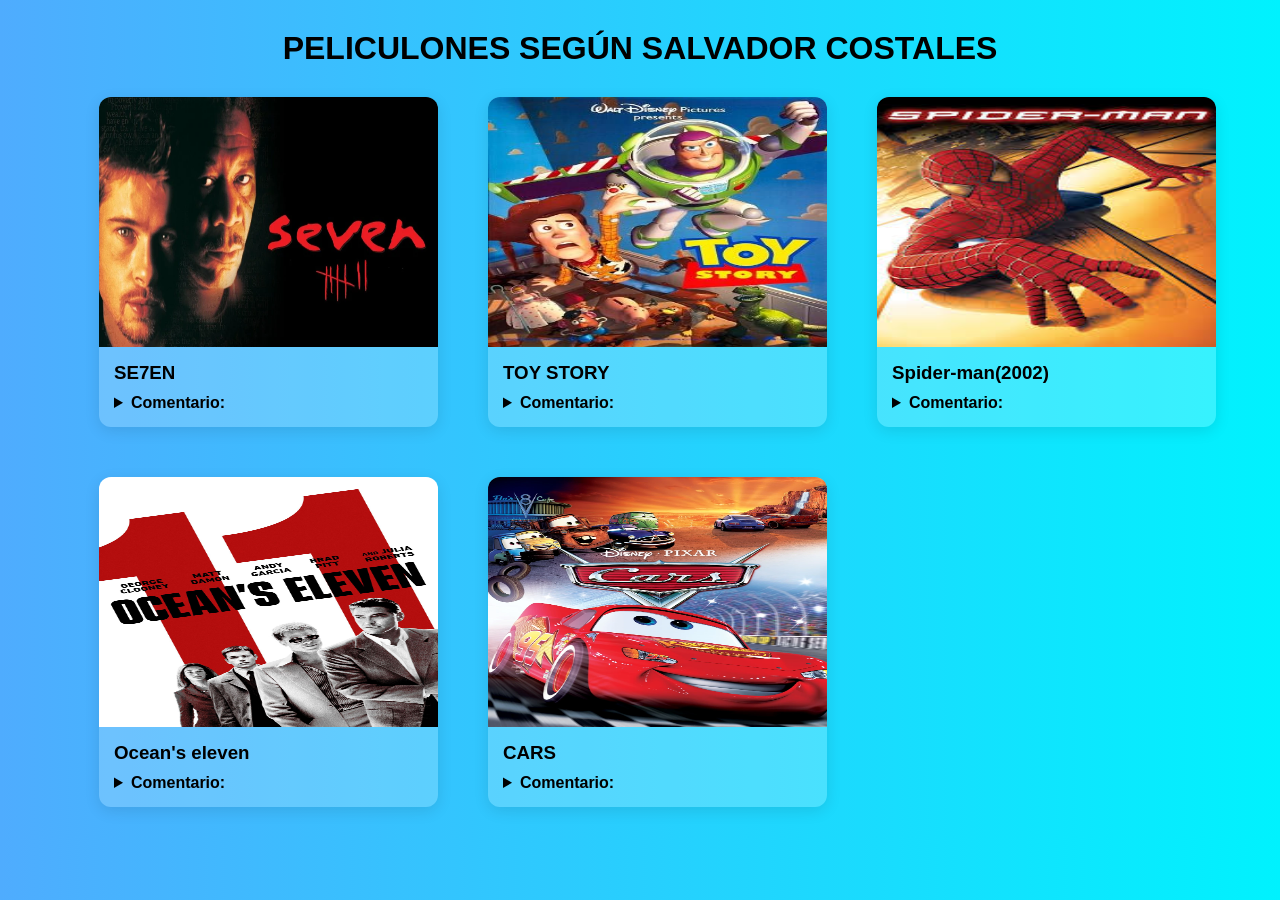
==== commit 12d3bdc2: "Resultado probablemente permanente" ====
--- a/index.html
+++ b/index.html
@@ -10,59 +10,80 @@
 </head>
 <body>
     
-    <h1>TOP 5 MEJORES PELICULAS PARA SALVADOR COSTALES</h1>
-    <div class="container">
-        <div class="ol">
-            <ol type="1" start="5" reversed>
-                <li><!--se7en-->
-                    <div class="">
+    <header class="header">
+        <h1>PELICULONES SEGÚN SALVADOR COSTALES</h1>
+    </header>
+    <main class="main">
+        
+            <ol class="container" type="1" start="5" reversed>
+                <li class="card se7en">
+                    <a href="https://www.imdb.com/es-es/title/tt0114369/" target="_blank">
+                        <img alt="PORTADA SE7EN" src="img/seven-1995.webp">
+                    </a>
+                    <div class="info">
+                    
                         <h3>SE7EN</h3>
-                        <a href="https://www.imdb.com/es-es/title/tt0114369/"
-                        target="_blank"><img width="300" alt="PORTADA SE7EN" src="img/seven-1995.webp"></a>
+                           <details>
+                               <summary><b>Comentario:</b></summary>
+                               <p>La vi este verano, desde luego es un peliculón<p>
+                           </details>
+                    <div>
+                </li>
+                <li class="card toystory">
+                     <a href="https://www.imdb.com/es-es/title/tt0114709/?reasonForLanguagePrompt=browser_header_mismatch" target="_blank">
+                        <img alt="PORTADA TOY STORY" src="img/ToyStory.webp">
+                    </a>
+                    
+                    <div class="info">
+                        <h3>TOY STORY</h3>
                         <details>
                             <summary><b>Comentario:</b></summary>
-                            <p>La vi este verano, desde luego es un peliculón<p>
+                            <p> La vi mil veces de pequeño y siempre tendrá un hueco en mis favoritas</p>
                         </details>
                     </div>
+                    
                 </li>
-                <li><!--toy story-->
-                    <h3>TOY STORY</h3>
-                    <a href="https://www.imdb.com/es-es/title/tt0114709/?reasonForLanguagePrompt=browser_header_mismatch"
-                    target="_blank"><img width="300" alt="PORTADA TOY STORY" src="img/ToyStory.webp"></a>
-                    <details>
-                        <summary><b>Comentario:</b></summary>
-                        <p> La vi mil veces de pequeño y siempre tendrá un hueco en mis favoritas</p>
-                    </details>
+                <li class="card spiderman">
+                    <a href="https://www.imdb.com/es-es/title/tt0145487/?reasonForLanguagePrompt=browser_header_mismatch" target="_blank">
+                        <img alt="PORTADA SPIDER-MAN" src="img/images.jpg">
+                    </a>
+                    <div class="info">
+                        <h3>Spider-man(2002)</h3>
+                        <details>
+                            <summary><b>Comentario:</b></summary>
+                            <p>La vi muchas veces de pequeño y siempre me sentía como si la viese de nuevo, de las mejores películas de super-héroes sin duda</p>
+                        </details>
+                    </div>
+                    
                 </li>
-                <li><!--spiderman-->
-                    <h3>Spider-man(2002)</h3>
-                    <a href="https://www.imdb.com/es-es/title/tt0145487/?reasonForLanguagePrompt=browser_header_mismatch"
-                    target="_blank"><img width="300" alt="PORTADA SPIDER-MAN" src="img/images.jpg"></a>
-                    <details>
-                        <summary><b>Comentario:</b></summary>
-                        <p>La vi muchas veces de pequeño y siempre me sentía como si la viese de nuevo, de las mejores películas de super-héroes sin duda</p>
-                    </details>
+                <li class="card oceanseleven">
+                    <a href="https://www.imdb.com/es-es/title/tt0240772/" target="_blank">
+                        <img alt="PORTADA OCEAN'S ELEVEN" src="img/69eb55a1-e65f-4708-969b-92d66e0f6816.jpg">
+                    </a>
+                    <div class="info">
+                        <h3>Ocean's eleven</h3>
+                        <details>
+                            <summary><b>Comentario:</b></summary>
+                            <p>La vi este año y me gustó mucho, buen reparto y buena trama, con su buena dósis de comedia</p>
+                        </details>
+                    </div>
+                    
                 </li>
-                <li><!--Ocean's eleven-->
-                    <h3>Ocean's eleven</h3>
-                    <a href="https://www.imdb.com/es-es/title/tt0240772/" target="_blank"><img width="300" alt="PORTADA OCEAN'S ELEVEN"
-                        src="img/69eb55a1-e65f-4708-969b-92d66e0f6816.jpg"></a>
-                    <details>
-                        <summary><b>Comentario:</b></summary>
-                        <p>La vi este año y me gustó mucho, buen reparto y buena trama, con su buena dósis de comedia</p>
-                    </details>
-                </li>
-                <li><!--cars-->
-                    <h3>CARS</h3>
-                    <a href="https://www.imdb.com/es-es/title/tt0317219/" target="_blank"><img width="300" alt="PORTADA CARS" src="img/Cars_portada.webp"></a>
-                    <details>
-                        <summary><b>Comentario:</b></summary>
-                        <p>Sin duda mi película favorita de niño, y no tan niño.</p>
-                    </details>
-            
+                <li class="card cars">
+                    <a href="https://www.imdb.com/es-es/title/tt0317219/" target="_blank">
+                        <img alt="PORTADA CARS" src="img/Cars_portada.webp">
+                    </a>
+                    <div class="info">
+                        <h3>CARS</h3>
+                        <details>
+                            <summary><b>Comentario:</b></summary>
+                            <p>Sin duda mi película favorita de niño, y no tan niño.</p>
+                        </details>
+                    </div>
+                    
                 </li>
             </ol>
-        </div>
-    </div>
+        
+        </main>
 </body>
 </html>
--- a/css/styles.css
+++ b/css/styles.css
@@ -1,28 +1,65 @@
 *{
-    background-color: red;
+    box-sizing: border-box;
+    margin: 0;
+    padding: 0;
     font-family: 'Montserrat', sans-serif; 
 }
-h1{
+
+body{
+    width: 100%;
+    margin: 0 auto;
+    background: linear-gradient(to right, #4facfe 0%, #00f2fe 100%);
+}
+.header{
     text-align: center;
+    margin: 30px;
+    
 }
 
 
 .container{
     display: grid;
-    grid-template-columns: repeat(auto-fit,minmax(250px, 1fr));
-    width: 80%;
-    margin: 0 auto;
-    justify-content: center;
+    grid-template-columns: repeat(auto-fit,minmax(280px, 1fr));
+    max-width: 90%;
+    margin: 30px auto;
+    gap: 50px;
+    padding-left: 35px;
 }
 
-.ol{
+.card{
+    border-radius: 12px;
+    background-color: rgba(255,255,255,0.2);
+    display: flex;
+    flex-direction: column;
+    overflow: hidden;
+    box-shadow: 0 4px 15px rgba(0, 0, 0, 0.1);
+    list-style-position: outside;
+    transition: transform 0.3s ease, box-shadow 0.3s ease;
+}
+.card:hover {
+    /* Elevamos la tarjeta y suavizamos aún más la sombra */
+    transform: translateY(-10px); 
+    box-shadow: 0 10px 25px rgba(0, 0, 0, 0.15);
+}
+
+.info{
+    padding: 15px;
+    display: block;/*para que el h3 no flote "raro"*/
+}
+
+.card h3{
+    display: inline-block;
+    margin-bottom: 10px;
+}
+
+
+img{
     width: 100%;
-    min-height: 100vw ;
+    height: 250px;
+    display: block;
+    
     
 }
 
-img{
-width: 100%;
-height: 500px;
-}
 
+
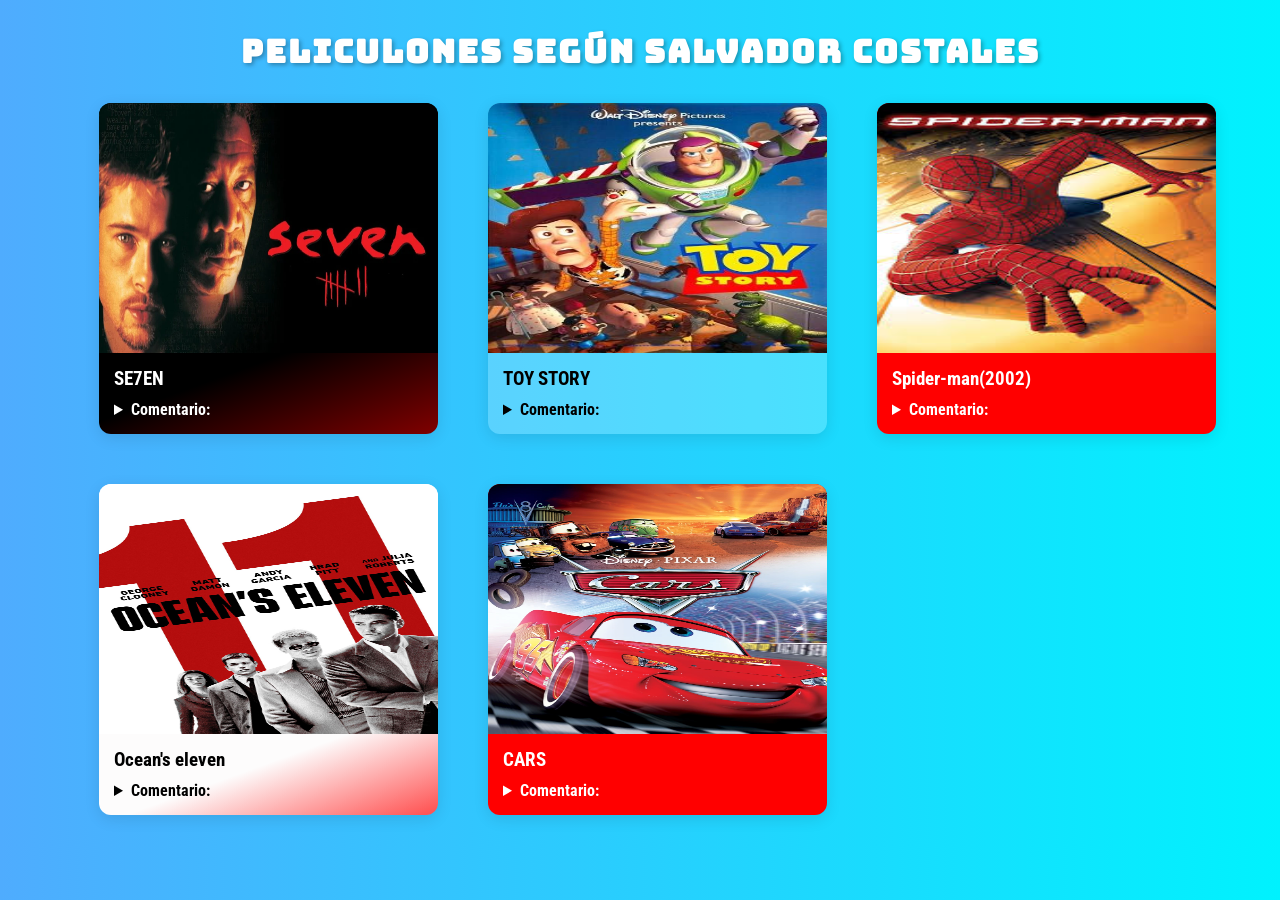
==== commit fe5b1c2a: "Resultado probablemente permanente2" ====
--- a/index.html
+++ b/index.html
@@ -6,6 +6,7 @@
     <meta name="description" content="Las 5 peliculas favoritas de Salva">
     <meta name="author" content="Salvador Costales">
     <link rel="stylesheet" href="css/styles.css">
+    <link href="https://fonts.googleapis.com/css2?family=Bungee&family=Kanit:wght@400;700&family=Roboto+Condensed:wght@300;400&display=swap" rel="stylesheet">
     <title>TOP 5 PELICULAS SALVA</title>
 </head>
 <body>
--- a/css/styles.css
+++ b/css/styles.css
@@ -2,7 +2,7 @@
     box-sizing: border-box;
     margin: 0;
     padding: 0;
-    font-family: 'Montserrat', sans-serif; 
+    font-family: 'Roboto Condensed', sans-serif;
 }
 
 body{
@@ -14,6 +14,12 @@
     text-align: center;
     margin: 30px;
     
+}
+.header h1{
+    font-family: 'Bungee', cursive;
+    color: #fff;
+    text-shadow: 2px 2px 4px rgba(0,0,0,0.3);
+    letter-spacing: 2px;
 }
 
 
@@ -50,6 +56,7 @@
 .card h3{
     display: inline-block;
     margin-bottom: 10px;
+    
 }
 
 
@@ -61,5 +68,23 @@
     
 }
 
+.se7en{
+    background: linear-gradient(160deg, #000 70%, #800000 100%);
+    color: white;
+}
+
+.spiderman{
+    background-color: red;
+    color: white;
+}
+.oceanseleven{
+    background: linear-gradient(160deg, #fdfcfc 75%, #ff4d4d 100%);
+}
+.cars{
+    background-color: red;
+    color: white;
+}
 
 
+
+
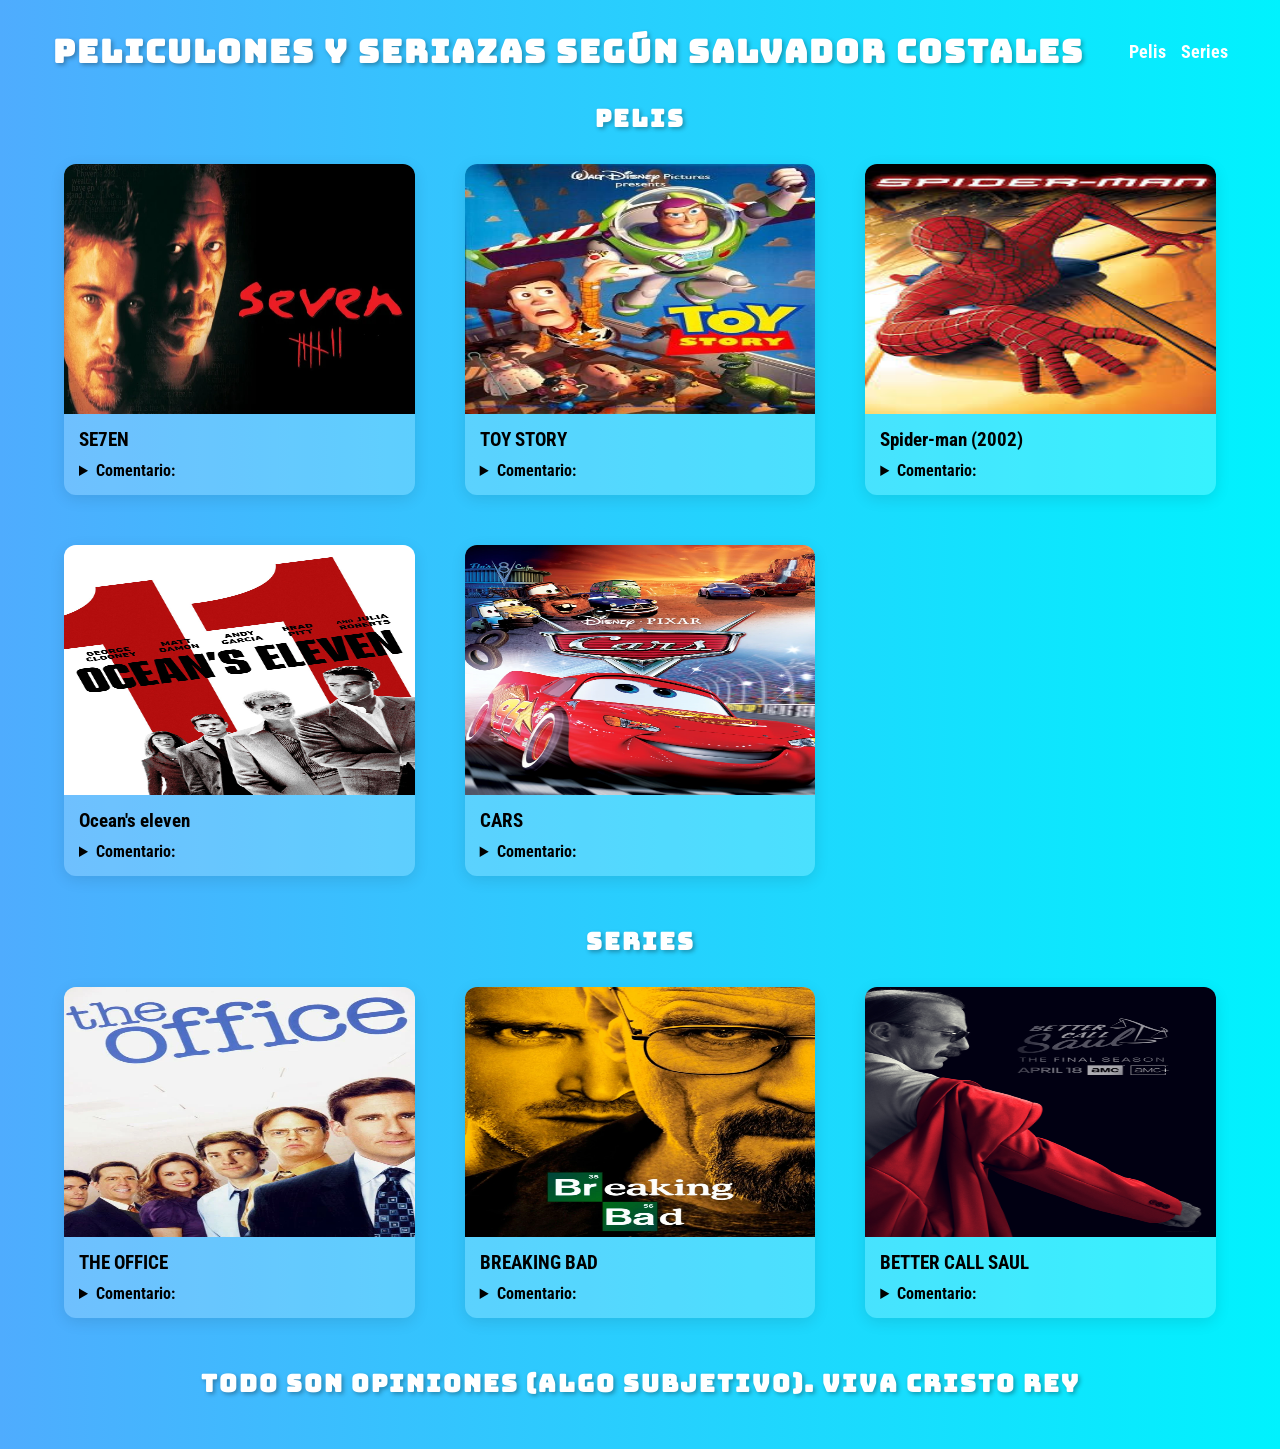
==== commit 0fe905bb: "Adición seccion 'series'" ====
--- a/index.html
+++ b/index.html
@@ -3,88 +3,138 @@
 <head>
     <meta charset="UTF-8">
     <meta name="viewport" content="width=device-width, initial-scale=1.0">
-    <meta name="description" content="Las 5 peliculas favoritas de Salva">
+    <meta name="description" content="Peliculas y series favs de Salva">
     <meta name="author" content="Salvador Costales">
     <link rel="stylesheet" href="css/styles.css">
     <link href="https://fonts.googleapis.com/css2?family=Bungee&family=Kanit:wght@400;700&family=Roboto+Condensed:wght@300;400&display=swap" rel="stylesheet">
-    <title>TOP 5 PELICULAS SALVA</title>
+    <title>TOP PELIS Y SERIES</title>
 </head>
 <body>
     
     <header class="header">
-        <h1>PELICULONES SEGÚN SALVADOR COSTALES</h1>
+        <h1>PELICULONES Y SERIAZAS SEGÚN SALVADOR COSTALES</h1>
+        <nav class="nav">
+            <a href="#peliculas">Pelis</a>
+            <a href="#series">Series</a>
+        </nav>
     </header>
     <main class="main">
         
-            <ol class="container" type="1" start="5" reversed>
-                <li class="card se7en">
-                    <a href="https://www.imdb.com/es-es/title/tt0114369/" target="_blank">
-                        <img alt="PORTADA SE7EN" src="img/seven-1995.webp">
-                    </a>
-                    <div class="info">
-                    
-                        <h3>SE7EN</h3>
-                           <details>
-                               <summary><b>Comentario:</b></summary>
-                               <p>La vi este verano, desde luego es un peliculón<p>
-                           </details>
-                    <div>
-                </li>
-                <li class="card toystory">
-                     <a href="https://www.imdb.com/es-es/title/tt0114709/?reasonForLanguagePrompt=browser_header_mismatch" target="_blank">
-                        <img alt="PORTADA TOY STORY" src="img/ToyStory.webp">
-                    </a>
-                    
-                    <div class="info">
-                        <h3>TOY STORY</h3>
-                        <details>
-                            <summary><b>Comentario:</b></summary>
-                            <p> La vi mil veces de pequeño y siempre tendrá un hueco en mis favoritas</p>
-                        </details>
-                    </div>
-                    
-                </li>
-                <li class="card spiderman">
-                    <a href="https://www.imdb.com/es-es/title/tt0145487/?reasonForLanguagePrompt=browser_header_mismatch" target="_blank">
-                        <img alt="PORTADA SPIDER-MAN" src="img/images.jpg">
-                    </a>
-                    <div class="info">
-                        <h3>Spider-man(2002)</h3>
-                        <details>
-                            <summary><b>Comentario:</b></summary>
-                            <p>La vi muchas veces de pequeño y siempre me sentía como si la viese de nuevo, de las mejores películas de super-héroes sin duda</p>
-                        </details>
-                    </div>
-                    
-                </li>
-                <li class="card oceanseleven">
-                    <a href="https://www.imdb.com/es-es/title/tt0240772/" target="_blank">
-                        <img alt="PORTADA OCEAN'S ELEVEN" src="img/69eb55a1-e65f-4708-969b-92d66e0f6816.jpg">
-                    </a>
-                    <div class="info">
-                        <h3>Ocean's eleven</h3>
-                        <details>
-                            <summary><b>Comentario:</b></summary>
-                            <p>La vi este año y me gustó mucho, buen reparto y buena trama, con su buena dósis de comedia</p>
-                        </details>
-                    </div>
-                    
-                </li>
-                <li class="card cars">
-                    <a href="https://www.imdb.com/es-es/title/tt0317219/" target="_blank">
-                        <img alt="PORTADA CARS" src="img/Cars_portada.webp">
-                    </a>
-                    <div class="info">
-                        <h3>CARS</h3>
-                        <details>
-                            <summary><b>Comentario:</b></summary>
-                            <p>Sin duda mi película favorita de niño, y no tan niño.</p>
-                        </details>
-                    </div>
-                    
-                </li>
-            </ol>
-        
+            <section id="peliculas">
+                <h2>PELIS</h2>
+                <ol class="container" type="1" start="5" reversed>
+                    <li class="card se7en">
+                        <a href="https://www.imdb.com/es-es/title/tt0114369/" target="_blank">
+                            <img alt="PORTADA SE7EN" src="img/seven-1995.webp">
+                        </a>
+                        <div class="info">
+                
+                            <h3>SE7EN</h3>
+                               <details>
+                                   <summary><b>Comentario:</b></summary>
+                                   <p>La vi este verano, desde luego es un peliculón<p>
+                               </details>
+                        <div>
+                    </li>
+                    <li class="card toystory">
+                         <a href="https://www.imdb.com/es-es/title/tt0114709/?reasonForLanguagePrompt=browser_header_mismatch" target="_blank">
+                            <img alt="PORTADA TOY STORY" src="img/ToyStory.webp">
+                        </a>
+                
+                        <div class="info">
+                            <h3>TOY STORY</h3>
+                            <details>
+                                <summary><b>Comentario:</b></summary>
+                                <p> La vi mil veces de pequeño y siempre tendrá un hueco en mis favoritas</p>
+                            </details>
+                        </div>
+                
+                    </li>
+                    <li class="card spiderman">
+                        <a href="https://www.imdb.com/es-es/title/tt0145487/?reasonForLanguagePrompt=browser_header_mismatch" target="_blank">
+                            <img alt="PORTADA SPIDER-MAN" src="img/images.jpg">
+                        </a>
+                        <div class="info">
+                            <h3>Spider-man (2002)</h3>
+                            <details>
+                                <summary><b>Comentario:</b></summary>
+                                <p>La vi muchas veces de pequeño y siempre me sentía como si la viese de nuevo, de las mejores películas de super-héroes sin duda</p>
+                            </details>
+                        </div>
+                
+                    </li>
+                    <li class="card oceanseleven">
+                        <a href="https://www.imdb.com/es-es/title/tt0240772/" target="_blank">
+                            <img alt="PORTADA OCEAN'S ELEVEN" src="img/69eb55a1-e65f-4708-969b-92d66e0f6816.jpg">
+                        </a>
+                        <div class="info">
+                            <h3>Ocean's eleven</h3>
+                            <details>
+                                <summary><b>Comentario:</b></summary>
+                                <p>La vi este año y me gustó mucho, buen reparto y buena trama, con su buena dósis de comedia</p>
+                            </details>
+                        </div>
+                
+                    </li>
+                    <li class="card cars">
+                        <a href="https://www.imdb.com/es-es/title/tt0317219/" target="_blank">
+                            <img alt="PORTADA CARS" src="img/Cars_portada.webp">
+                        </a>
+                        <div class="info">
+                            <h3>CARS</h3>
+                            <details>
+                                <summary><b>Comentario:</b></summary>
+                                <p>Sin duda mi película favorita de niño, y no tan niño.</p>
+                            </details>
+                        </div>
+                    </li>
+                
+                </ol>
+            </section>
+            <section id="series">
+                <h2>SERIES</h2>
+                <ol class="container" type="1" start="5" reversed>
+                    <li class="card theoffice">
+                        <a href="https://www.imdb.com/es-es/title/tt0386676/?ref_=nv_sr_srsg_0_tt_8_nm_0_in_0_q_theoffice" target="_blank">
+                            <img src="img/128334.jpg" alt="PORTADA THEOFFICE">
+                        </a>
+                        <div class="info">
+                            <h3>THE OFFICE</h3>
+                            <details>
+                                <summary><b>Comentario:</b></summary>
+                                <p>Mi serie favorita con gran diferencia, es graciosa, con su toque emocional, y mi personaje favorito, sin duda, Dwight Schrute</p>
+                            </details>
+                        </div>
+                    </li>
+                    <li class="card breakingbad">
+                        <a href="https://www.imdb.com/es-es/title/tt0903747/" target="_blank">
+                            <img alt="PORTADA BREAKING BAD" src="img/3191575.jpg">
+                        </a>
+                        <div class="info">
+                            <h3>BREAKING BAD</h3>
+                            <details>
+                                <summary><b>Comentario:</b></summary>
+                                <p>De las mejores series de la historia</p>
+                            </details>
+                        </div>
+                    </li>
+                    <li class="card saul">
+                        <a href="https://www.imdb.com/es-es/title/tt3032476/" target="_blank">
+                            <img src="img/MV5BNDdjNTEzMjMtYjM3Mi00NzQ3LWFlNWMtZjdmYWU3ZDkzMjk1XkEyXkFqcGc@._V1_.jpg" alt="PORTADA BETTER CALL SAUL">
+                        </a>
+                        <div class="info">
+                            <h3>BETTER CALL SAUL</h3>
+                            <details>
+                                <summary><b>Comentario:</b></summary>
+                                <p>Spin-off de la serie Breaking Bad, sin duda una obra maestra al igual que su serie hermana</p>
+                            </details>
+                        </div>
+                    </li>
+                </ol>
+            </section>
         </main>
+        <footer class="footer">
+            <h2>Todo son opiniones (algo subjetivo). VIVA CRISTO REY </h2>
+        </footer>
 </body>
 </html>
--- a/css/styles.css
+++ b/css/styles.css
@@ -13,23 +13,41 @@
 .header{
     text-align: center;
     margin: 30px;
-    
+    display: flex;
+    flex-wrap: wrap;
+    justify-content: space-around;
 }
 .header h1{
     font-family: 'Bungee', cursive;
     color: #fff;
     text-shadow: 2px 2px 4px rgba(0,0,0,0.3);
     letter-spacing: 2px;
+    
+}
+
+.nav{
+    display: flex;
+    flex-wrap: wrap;
+    gap: 15px;
+    align-items: center;
+    
+}
+.nav a{
+    color: white;
+    text-decoration: none;
+    font-size: large;
+    font-weight: bold;
 }
 
 
 .container{
     display: grid;
-    grid-template-columns: repeat(auto-fit,minmax(280px, 1fr));
+    grid-template-columns: repeat(auto-fill,minmax(280px, 1fr));/*autofill mejor aqui, para que no rellene el hueco estirando la card*/
     max-width: 90%;
     margin: 30px auto;
+    margin-bottom: 50px;
     gap: 50px;
-    padding-left: 35px;
+    
 }
 
 .card{
@@ -64,27 +82,26 @@
     width: 100%;
     height: 250px;
     display: block;
-    
-    
 }
 
-.se7en{
-    background: linear-gradient(160deg, #000 70%, #800000 100%);
+h2{
+    text-align: center;
+    font-family: 'Bungee', cursive;
     color: white;
+    text-shadow: 2px 2px 4px rgba(0, 0, 0, 0.3);
+    letter-spacing: 2px;
 }
 
-.spiderman{
-    background-color: red;
-    color: white;
-}
-.oceanseleven{
-    background: linear-gradient(160deg, #fdfcfc 75%, #ff4d4d 100%);
-}
-.cars{
-    background-color: red;
-    color: white;
+.footer{
+    margin: 50px;
+    text-align: center;
+    
 }
 
 
 
 
+
+
+
+
